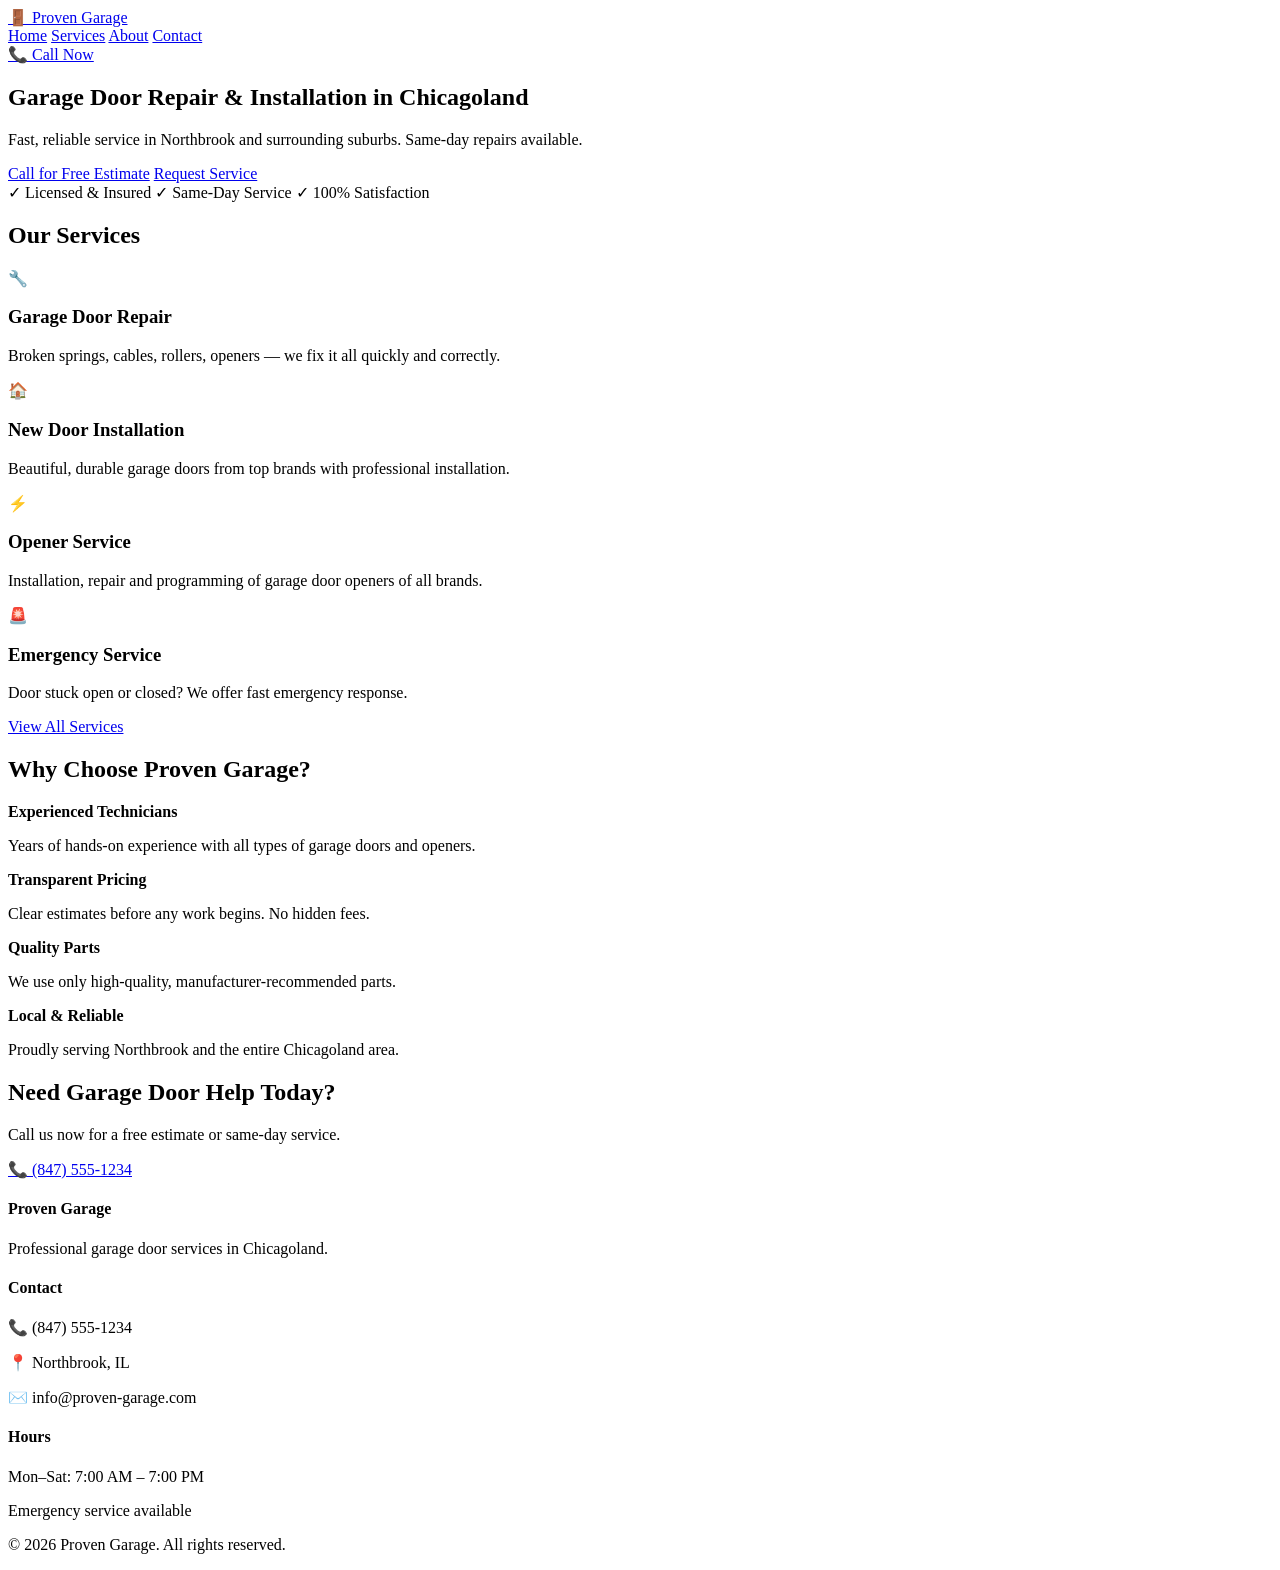
==== index.html @ 00843f35 "Add files via upload" ====
<!DOCTYPE html>
<html lang="uk">
<head>
    <meta charset="UTF-8">
    <meta name="viewport" content="width=device-width, initial-scale=1.0">
    <title>Proven Garage | Garage Door Repair & Installation | Chicagoland</title>
    <meta name="description" content="Professional garage door repair, installation and service in Northbrook and Chicagoland suburbs. Same-day service, free estimates.">
    <link rel="stylesheet" href="styles.css">
    <link rel="preconnect" href="https://fonts.googleapis.com">
    <link rel="preconnect" href="https://fonts.gstatic.com" crossorigin>
    <link href="https://fonts.googleapis.com/css2?family=Inter:wght@400;500;600;700&display=swap" rel="stylesheet">
</head>
<body>
    <!-- Header -->
    <header class="header">
        <div class="container">
            <a href="index.html" class="logo">
                <span class="logo-icon">🚪</span>
                <span class="logo-text">Proven Garage</span>
            </a>
            <nav class="nav">
                <a href="index.html" class="active">Home</a>
                <a href="services.html">Services</a>
                <a href="about.html">About</a>
                <a href="contact.html">Contact</a>
            </nav>
            <a href="tel:+18475551234" class="phone-btn">📞 Call Now</a>
        </div>
    </header>

    <!-- Hero -->
    <section class="hero">
        <div class="container">
            <div class="hero-content">
                <h1>Garage Door Repair & Installation in Chicagoland</h1>
                <p class="hero-sub">Fast, reliable service in Northbrook and surrounding suburbs. Same-day repairs available.</p>
                <div class="hero-buttons">
                    <a href="tel:+18475551234" class="btn btn-primary">Call for Free Estimate</a>
                    <a href="contact.html" class="btn btn-secondary">Request Service</a>
                </div>
                <div class="hero-badges">
                    <span>✓ Licensed & Insured</span>
                    <span>✓ Same-Day Service</span>
                    <span>✓ 100% Satisfaction</span>
                </div>
            </div>
        </div>
    </section>

    <!-- Services Preview -->
    <section class="services-preview">
        <div class="container">
            <h2>Our Services</h2>
            <div class="services-grid">
                <div class="service-card">
                    <div class="service-icon">🔧</div>
                    <h3>Garage Door Repair</h3>
                    <p>Broken springs, cables, rollers, openers — we fix it all quickly and correctly.</p>
                </div>
                <div class="service-card">
                    <div class="service-icon">🏠</div>
                    <h3>New Door Installation</h3>
                    <p>Beautiful, durable garage doors from top brands with professional installation.</p>
                </div>
                <div class="service-card">
                    <div class="service-icon">⚡</div>
                    <h3>Opener Service</h3>
                    <p>Installation, repair and programming of garage door openers of all brands.</p>
                </div>
                <div class="service-card">
                    <div class="service-icon">🚨</div>
                    <h3>Emergency Service</h3>
                    <p>Door stuck open or closed? We offer fast emergency response.</p>
                </div>
            </div>
            <div class="text-center">
                <a href="services.html" class="btn btn-outline">View All Services</a>
            </div>
        </div>
    </section>

    <!-- Why Us -->
    <section class="why-us">
        <div class="container">
            <h2>Why Choose Proven Garage?</h2>
            <div class="why-grid">
                <div class="why-item">
                    <strong>Experienced Technicians</strong>
                    <p>Years of hands-on experience with all types of garage doors and openers.</p>
                </div>
                <div class="why-item">
                    <strong>Transparent Pricing</strong>
                    <p>Clear estimates before any work begins. No hidden fees.</p>
                </div>
                <div class="why-item">
                    <strong>Quality Parts</strong>
                    <p>We use only high-quality, manufacturer-recommended parts.</p>
                </div>
                <div class="why-item">
                    <strong>Local & Reliable</strong>
                    <p>Proudly serving Northbrook and the entire Chicagoland area.</p>
                </div>
            </div>
        </div>
    </section>

    <!-- CTA -->
    <section class="cta">
        <div class="container">
            <h2>Need Garage Door Help Today?</h2>
            <p>Call us now for a free estimate or same-day service.</p>
            <a href="tel:+18475551234" class="btn btn-primary btn-large">📞 (847) 555-1234</a>
        </div>
    </section>

    <!-- Footer -->
    <footer class="footer">
        <div class="container">
            <div class="footer-grid">
                <div>
                    <h4>Proven Garage</h4>
                    <p>Professional garage door services in Chicagoland.</p>
                </div>
                <div>
                    <h4>Contact</h4>
                    <p>📞 (847) 555-1234</p>
                    <p>📍 Northbrook, IL</p>
                    <p>✉️ info@proven-garage.com</p>
                </div>
                <div>
                    <h4>Hours</h4>
                    <p>Mon–Sat: 7:00 AM – 7:00 PM</p>
                    <p>Emergency service available</p>
                </div>
            </div>
            <div class="footer-bottom">
                <p>© 2026 Proven Garage. All rights reserved.</p>
            </div>
        </div>
    </footer>
</body>
</html>
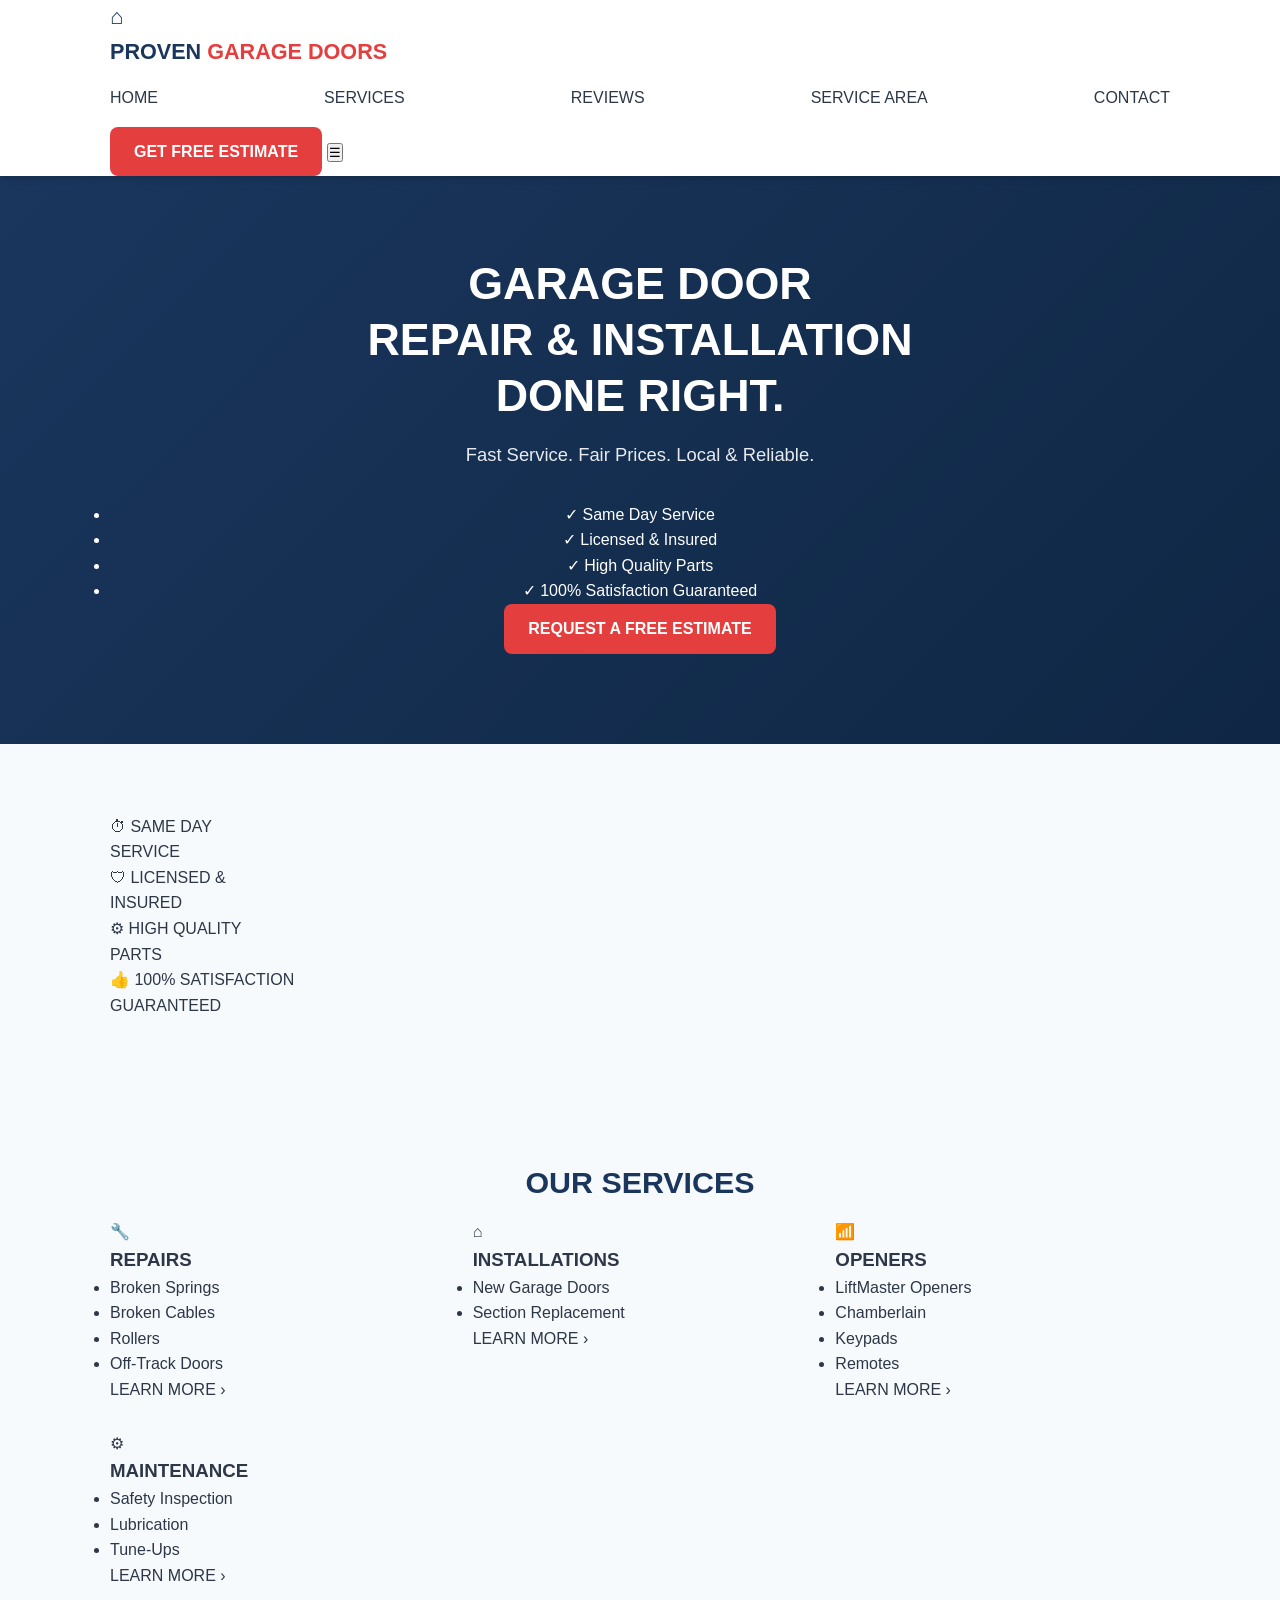
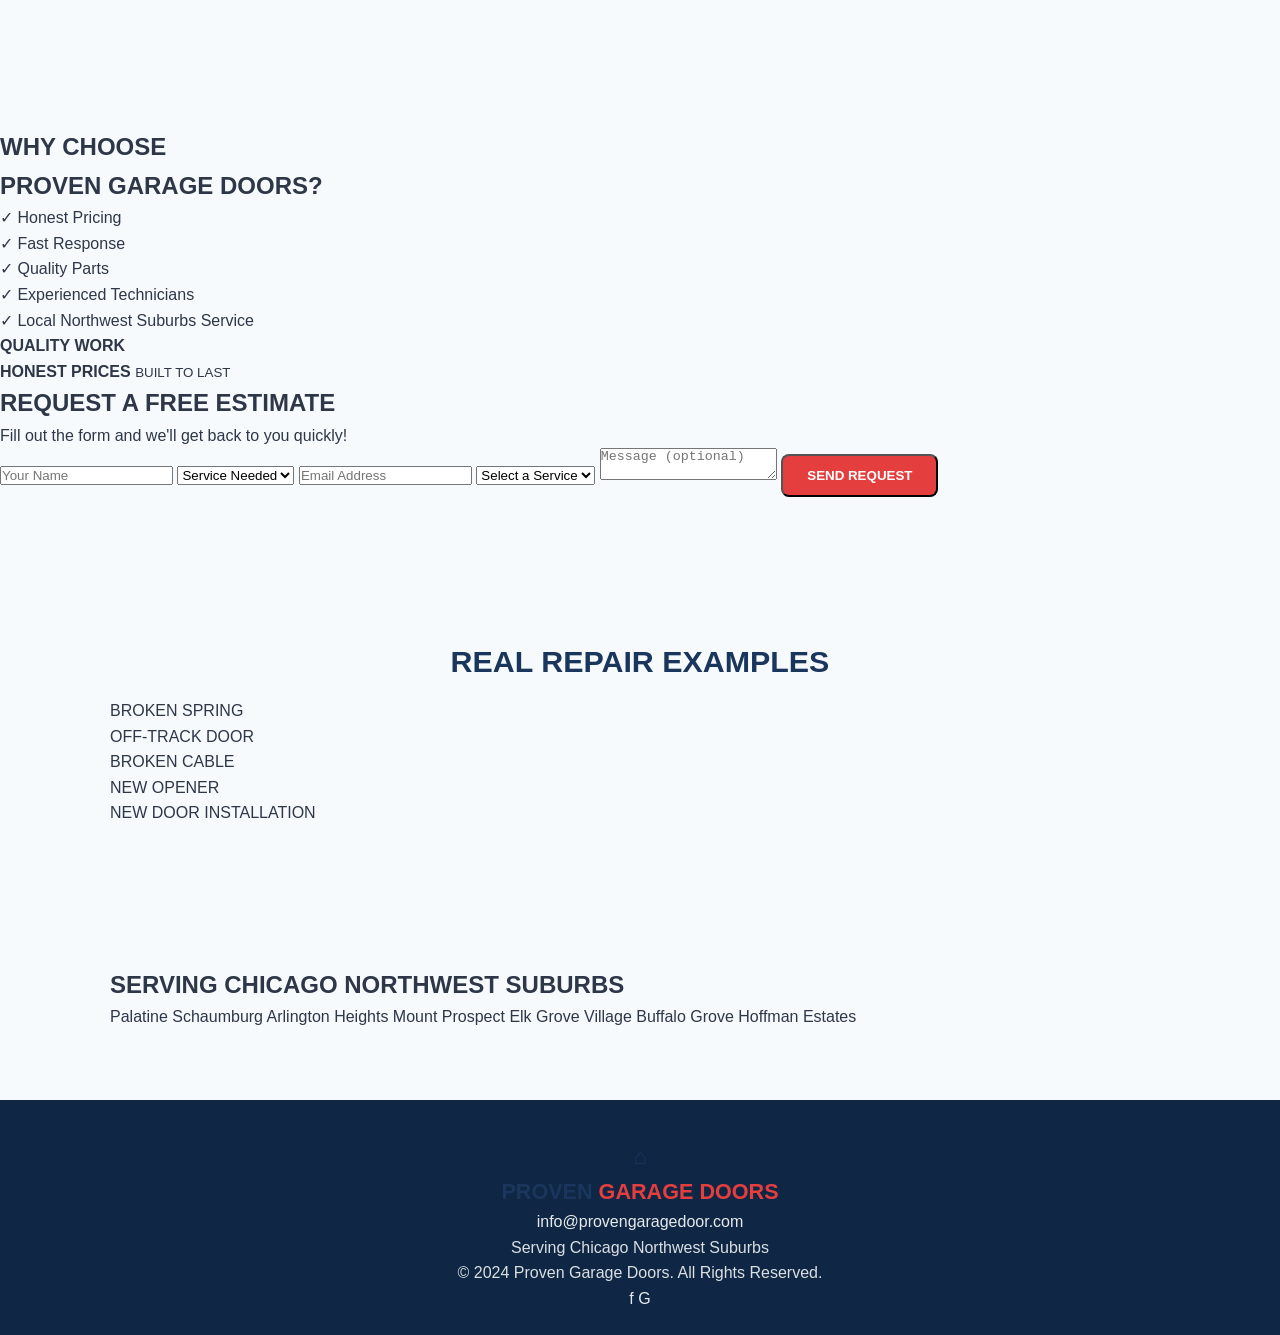
==== commit fb82c1c6: "Add files via upload" ====
--- a/index.html
+++ b/index.html
@@ -1,142 +1,269 @@
 <!DOCTYPE html>
-<html lang="uk">
+<html lang="en">
 <head>
-    <meta charset="UTF-8">
-    <meta name="viewport" content="width=device-width, initial-scale=1.0">
-    <title>Proven Garage | Garage Door Repair & Installation | Chicagoland</title>
-    <meta name="description" content="Professional garage door repair, installation and service in Northbrook and Chicagoland suburbs. Same-day service, free estimates.">
-    <link rel="stylesheet" href="styles.css">
-    <link rel="preconnect" href="https://fonts.googleapis.com">
-    <link rel="preconnect" href="https://fonts.gstatic.com" crossorigin>
-    <link href="https://fonts.googleapis.com/css2?family=Inter:wght@400;500;600;700&display=swap" rel="stylesheet">
+  <meta charset="UTF-8">
+  <meta name="viewport" content="width=device-width, initial-scale=1.0">
+  <title>Proven Garage Doors | Garage Door Repair & Installation in Chicagoland</title>
+  <meta name="description" content="Fast, reliable garage door repair and installation in Chicago Northwest Suburbs. Same-day service. Licensed & insured.">
+  <link rel="stylesheet" href="styles.css">
+  <link href="https://fonts.googleapis.com/css2?family=Inter:wght@400;600;700;800&display=swap" rel="stylesheet">
 </head>
 <body>
-    <!-- Header -->
-    <header class="header">
-        <div class="container">
-            <a href="index.html" class="logo">
-                <span class="logo-icon">🚪</span>
-                <span class="logo-text">Proven Garage</span>
-            </a>
-            <nav class="nav">
-                <a href="index.html" class="active">Home</a>
-                <a href="services.html">Services</a>
-                <a href="about.html">About</a>
-                <a href="contact.html">Contact</a>
-            </nav>
-            <a href="tel:+18475551234" class="phone-btn">📞 Call Now</a>
-        </div>
-    </header>
-
-    <!-- Hero -->
-    <section class="hero">
-        <div class="container">
-            <div class="hero-content">
-                <h1>Garage Door Repair & Installation in Chicagoland</h1>
-                <p class="hero-sub">Fast, reliable service in Northbrook and surrounding suburbs. Same-day repairs available.</p>
-                <div class="hero-buttons">
-                    <a href="tel:+18475551234" class="btn btn-primary">Call for Free Estimate</a>
-                    <a href="contact.html" class="btn btn-secondary">Request Service</a>
-                </div>
-                <div class="hero-badges">
-                    <span>✓ Licensed & Insured</span>
-                    <span>✓ Same-Day Service</span>
-                    <span>✓ 100% Satisfaction</span>
-                </div>
-            </div>
-        </div>
-    </section>
-
-    <!-- Services Preview -->
-    <section class="services-preview">
-        <div class="container">
-            <h2>Our Services</h2>
-            <div class="services-grid">
-                <div class="service-card">
-                    <div class="service-icon">🔧</div>
-                    <h3>Garage Door Repair</h3>
-                    <p>Broken springs, cables, rollers, openers — we fix it all quickly and correctly.</p>
-                </div>
-                <div class="service-card">
-                    <div class="service-icon">🏠</div>
-                    <h3>New Door Installation</h3>
-                    <p>Beautiful, durable garage doors from top brands with professional installation.</p>
-                </div>
-                <div class="service-card">
-                    <div class="service-icon">⚡</div>
-                    <h3>Opener Service</h3>
-                    <p>Installation, repair and programming of garage door openers of all brands.</p>
-                </div>
-                <div class="service-card">
-                    <div class="service-icon">🚨</div>
-                    <h3>Emergency Service</h3>
-                    <p>Door stuck open or closed? We offer fast emergency response.</p>
-                </div>
-            </div>
-            <div class="text-center">
-                <a href="services.html" class="btn btn-outline">View All Services</a>
-            </div>
-        </div>
-    </section>
-
-    <!-- Why Us -->
-    <section class="why-us">
-        <div class="container">
-            <h2>Why Choose Proven Garage?</h2>
-            <div class="why-grid">
-                <div class="why-item">
-                    <strong>Experienced Technicians</strong>
-                    <p>Years of hands-on experience with all types of garage doors and openers.</p>
-                </div>
-                <div class="why-item">
-                    <strong>Transparent Pricing</strong>
-                    <p>Clear estimates before any work begins. No hidden fees.</p>
-                </div>
-                <div class="why-item">
-                    <strong>Quality Parts</strong>
-                    <p>We use only high-quality, manufacturer-recommended parts.</p>
-                </div>
-                <div class="why-item">
-                    <strong>Local & Reliable</strong>
-                    <p>Proudly serving Northbrook and the entire Chicagoland area.</p>
-                </div>
-            </div>
-        </div>
-    </section>
-
-    <!-- CTA -->
-    <section class="cta">
-        <div class="container">
-            <h2>Need Garage Door Help Today?</h2>
-            <p>Call us now for a free estimate or same-day service.</p>
-            <a href="tel:+18475551234" class="btn btn-primary btn-large">📞 (847) 555-1234</a>
-        </div>
-    </section>
-
-    <!-- Footer -->
-    <footer class="footer">
-        <div class="container">
-            <div class="footer-grid">
-                <div>
-                    <h4>Proven Garage</h4>
-                    <p>Professional garage door services in Chicagoland.</p>
-                </div>
-                <div>
-                    <h4>Contact</h4>
-                    <p>📞 (847) 555-1234</p>
-                    <p>📍 Northbrook, IL</p>
-                    <p>✉️ info@proven-garage.com</p>
-                </div>
-                <div>
-                    <h4>Hours</h4>
-                    <p>Mon–Sat: 7:00 AM – 7:00 PM</p>
-                    <p>Emergency service available</p>
-                </div>
-            </div>
-            <div class="footer-bottom">
-                <p>© 2026 Proven Garage. All rights reserved.</p>
-            </div>
-        </div>
-    </footer>
+
+  <!-- HEADER -->
+  <header class="header">
+    <div class="container header-inner">
+      <a class="logo" href="index.html">
+        <div class="logo-mark">⌂</div>
+        <div class="logo-text">
+          <strong>PROVEN</strong>
+          <span>GARAGE DOORS</span>
+        </div>
+      </a>
+
+      <nav class="nav" id="nav">
+        <a class="active" href="index.html">HOME</a>
+        <a href="#services">SERVICES</a>
+        <a href="#reviews">REVIEWS</a>
+        <a href="#area">SERVICE AREA</a>
+        <a href="#contact">CONTACT</a>
+      </nav>
+
+      <a class="btn btn-header" href="#contact">GET FREE ESTIMATE</a>
+      <button class="menu-toggle" id="menuToggle" aria-label="Menu">☰</button>
+    </div>
+  </header>
+
+  <!-- HERO -->
+  <section class="hero">
+    <div class="container hero-inner">
+      <div class="hero-copy">
+        <h1>
+          GARAGE DOOR<br>
+          REPAIR & INSTALLATION<br>
+          <span class="gold">DONE RIGHT.</span>
+        </h1>
+        <p class="hero-lead">Fast Service. Fair Prices. Local & Reliable.</p>
+        <ul class="hero-checks">
+          <li><span class="check">✓</span> Same Day Service</li>
+          <li><span class="check">✓</span> Licensed & Insured</li>
+          <li><span class="check">✓</span> High Quality Parts</li>
+          <li><span class="check">✓</span> 100% Satisfaction Guaranteed</li>
+        </ul>
+        <a class="btn btn-hero" href="#contact">REQUEST A FREE ESTIMATE</a>
+      </div>
+    </div>
+  </section>
+
+  <!-- TRUST BAR -->
+  <section class="trust">
+    <div class="container trust-inner">
+      <div class="trust-item">
+        <span class="trust-icon">⏱</span>
+        SAME DAY<br>SERVICE
+      </div>
+      <div class="trust-item">
+        <span class="trust-icon">🛡</span>
+        LICENSED &<br>INSURED
+      </div>
+      <div class="trust-item">
+        <span class="trust-icon">⚙</span>
+        HIGH QUALITY<br>PARTS
+      </div>
+      <div class="trust-item">
+        <span class="trust-icon">👍</span>
+        100% SATISFACTION<br>GUARANTEED
+      </div>
+    </div>
+  </section>
+
+  <!-- SERVICES -->
+  <section class="section" id="services">
+    <div class="container">
+      <h2 class="section-title">OUR SERVICES</h2>
+      <div class="services-grid">
+
+        <article class="service-card">
+          <div class="service-photo repairs"></div>
+          <div class="service-body">
+            <div class="service-badge">🔧</div>
+            <h3>REPAIRS</h3>
+            <ul>
+              <li>Broken Springs</li>
+              <li>Broken Cables</li>
+              <li>Rollers</li>
+              <li>Off-Track Doors</li>
+            </ul>
+            <a class="learn-more" href="#contact">LEARN MORE ›</a>
+          </div>
+        </article>
+
+        <article class="service-card">
+          <div class="service-photo installs"></div>
+          <div class="service-body">
+            <div class="service-badge">⌂</div>
+            <h3>INSTALLATIONS</h3>
+            <ul>
+              <li>New Garage Doors</li>
+              <li>Section Replacement</li>
+            </ul>
+            <a class="learn-more" href="#contact">LEARN MORE ›</a>
+          </div>
+        </article>
+
+        <article class="service-card">
+          <div class="service-photo openers"></div>
+          <div class="service-body">
+            <div class="service-badge">📶</div>
+            <h3>OPENERS</h3>
+            <ul>
+              <li>LiftMaster Openers</li>
+              <li>Chamberlain</li>
+              <li>Keypads</li>
+              <li>Remotes</li>
+            </ul>
+            <a class="learn-more" href="#contact">LEARN MORE ›</a>
+          </div>
+        </article>
+
+        <article class="service-card">
+          <div class="service-photo maintenance"></div>
+          <div class="service-body">
+            <div class="service-badge">⚙</div>
+            <h3>MAINTENANCE</h3>
+            <ul>
+              <li>Safety Inspection</li>
+              <li>Lubrication</li>
+              <li>Tune-Ups</li>
+            </ul>
+            <a class="learn-more" href="#contact">LEARN MORE ›</a>
+          </div>
+        </article>
+
+      </div>
+    </div>
+  </section>
+
+  <!-- WHY + FORM -->
+  <section class="why-wrap" id="contact">
+    <div class="why">
+      <div>
+        <h2>WHY CHOOSE<br><span>PROVEN GARAGE DOORS?</span></h2>
+        <ul>
+          <li><span class="check">✓</span> Honest Pricing</li>
+          <li><span class="check">✓</span> Fast Response</li>
+          <li><span class="check">✓</span> Quality Parts</li>
+          <li><span class="check">✓</span> Experienced Technicians</li>
+          <li><span class="check">✓</span> Local Northwest Suburbs Service</li>
+        </ul>
+      </div>
+      <div class="badge-seal">
+        <strong>QUALITY WORK<br>HONEST PRICES</strong>
+        <small>BUILT TO LAST</small>
+      </div>
+    </div>
+
+    <div class="estimate">
+      <h2>REQUEST A FREE ESTIMATE</h2>
+      <p>Fill out the form and we'll get back to you quickly!</p>
+      <form action="#" method="POST">
+        <div class="form-grid">
+          <input type="text" name="name" placeholder="Your Name" required>
+          <select name="service" required>
+            <option value="">Service Needed</option>
+            <option>Repair</option>
+            <option>Installation</option>
+            <option>Opener</option>
+            <option>Maintenance</option>
+          </select>
+          <input type="email" name="email" placeholder="Email Address" required>
+          <select name="service2">
+            <option value="">Select a Service</option>
+            <option>Broken Spring</option>
+            <option>New Door</option>
+            <option>Opener Repair</option>
+            <option>Other</option>
+          </select>
+          <textarea class="full" name="message" placeholder="Message (optional)"></textarea>
+          <button class="btn btn-send full" type="submit">SEND REQUEST</button>
+        </div>
+      </form>
+    </div>
+  </section>
+
+  <!-- REAL REPAIR EXAMPLES -->
+  <section class="section examples" id="reviews">
+    <div class="container">
+      <h2 class="section-title">REAL REPAIR EXAMPLES</h2>
+      <div class="examples-grid">
+        <div class="example">
+          <div class="example-photo spring"></div>
+          <p>BROKEN SPRING</p>
+        </div>
+        <div class="example">
+          <div class="example-photo offtrack"></div>
+          <p>OFF-TRACK DOOR</p>
+        </div>
+        <div class="example">
+          <div class="example-photo cable"></div>
+          <p>BROKEN CABLE</p>
+        </div>
+        <div class="example">
+          <div class="example-photo opener"></div>
+          <p>NEW OPENER</p>
+        </div>
+        <div class="example">
+          <div class="example-photo install"></div>
+          <p>NEW DOOR INSTALLATION</p>
+        </div>
+      </div>
+    </div>
+  </section>
+
+  <!-- SERVICE AREA -->
+  <section class="areas" id="area">
+    <div class="container">
+      <h2>SERVING CHICAGO NORTHWEST SUBURBS</h2>
+      <div class="cities">
+        <span>Palatine</span>
+        <span>Schaumburg</span>
+        <span>Arlington Heights</span>
+        <span>Mount Prospect</span>
+        <span>Elk Grove Village</span>
+        <span>Buffalo Grove</span>
+        <span>Hoffman Estates</span>
+      </div>
+    </div>
+  </section>
+
+  <!-- FOOTER -->
+  <footer class="footer">
+    <div class="container footer-inner">
+      <a class="logo" href="index.html">
+        <div class="logo-mark">⌂</div>
+        <div class="logo-text">
+          <strong>PROVEN</strong>
+          <span>GARAGE DOORS</span>
+        </div>
+      </a>
+      <div class="footer-copy">
+        <a href="mailto:info@provengaragedoor.com">info@provengaragedoor.com</a><br>
+        Serving Chicago Northwest Suburbs<br>
+        © 2024 Proven Garage Doors. All Rights Reserved.
+      </div>
+      <div class="socials">
+        <a href="#" aria-label="Facebook">f</a>
+        <a href="#" aria-label="Google">G</a>
+      </div>
+    </div>
+  </footer>
+
+  <script>
+    const toggle = document.getElementById('menuToggle');
+    const nav = document.getElementById('nav');
+    if (toggle && nav) {
+      toggle.addEventListener('click', () => nav.classList.toggle('open'));
+    }
+  </script>
 </body>
 </html>
--- a/styles.css
+++ b/styles.css
@@ -0,0 +1,273 @@
+/* ===== Базові налаштування ===== */
+* {
+  margin: 0;
+  padding: 0;
+  box-sizing: border-box;
+}
+
+:root {
+  --primary: #1a365d;
+  --primary-dark: #0f2744;
+  --accent: #e53e3e;
+  --accent-hover: #c53030;
+  --text: #2d3748;
+  --text-light: #718096;
+  --bg: #f7fafc;
+  --white: #ffffff;
+  --shadow: 0 4px 6px -1px rgba(0, 0, 0, 0.1), 0 2px 4px -1px rgba(0, 0, 0, 0.06);
+  --radius: 12px;
+}
+
+html {
+  scroll-behavior: smooth;
+}
+
+body {
+  font-family: -apple-system, BlinkMacSystemFont, "Segoe UI", Roboto, "Helvetica Neue", Arial, sans-serif;
+  line-height: 1.6;
+  color: var(--text);
+  background: var(--bg);
+}
+
+img {
+  max-width: 100%;
+  height: auto;
+  display: block;
+}
+
+a {
+  text-decoration: none;
+  color: inherit;
+}
+
+/* ===== Контейнер ===== */
+.container {
+  width: 100%;
+  max-width: 1100px;
+  margin: 0 auto;
+  padding: 0 20px;
+}
+
+/* ===== Header / Nav ===== */
+header {
+  background: var(--white);
+  box-shadow: var(--shadow);
+  position: sticky;
+  top: 0;
+  z-index: 100;
+}
+
+.nav {
+  display: flex;
+  justify-content: space-between;
+  align-items: center;
+  padding: 16px 0;
+}
+
+.logo {
+  font-size: 1.35rem;
+  font-weight: 700;
+  color: var(--primary);
+}
+
+.logo span {
+  color: var(--accent);
+}
+
+.nav-links {
+  display: flex;
+  gap: 28px;
+  list-style: none;
+}
+
+.nav-links a {
+  font-weight: 500;
+  color: var(--text);
+  transition: color 0.2s;
+}
+
+.nav-links a:hover {
+  color: var(--accent);
+}
+
+.btn {
+  display: inline-block;
+  background: var(--accent);
+  color: var(--white);
+  padding: 12px 24px;
+  border-radius: 8px;
+  font-weight: 600;
+  transition: background 0.2s, transform 0.15s;
+}
+
+.btn:hover {
+  background: var(--accent-hover);
+  transform: translateY(-1px);
+}
+
+.btn-outline {
+  background: transparent;
+  border: 2px solid var(--accent);
+  color: var(--accent);
+}
+
+.btn-outline:hover {
+  background: var(--accent);
+  color: var(--white);
+}
+
+/* ===== Hero ===== */
+.hero {
+  background: linear-gradient(135deg, var(--primary) 0%, var(--primary-dark) 100%);
+  color: var(--white);
+  padding: 80px 0 90px;
+  text-align: center;
+}
+
+.hero h1 {
+  font-size: clamp(1.9rem, 5vw, 2.8rem);
+  margin-bottom: 16px;
+  line-height: 1.25;
+}
+
+.hero p {
+  font-size: 1.15rem;
+  opacity: 0.9;
+  max-width: 600px;
+  margin: 0 auto 32px;
+}
+
+.hero-buttons {
+  display: flex;
+  gap: 16px;
+  justify-content: center;
+  flex-wrap: wrap;
+}
+
+/* ===== Секції ===== */
+section {
+  padding: 70px 0;
+}
+
+.section-title {
+  text-align: center;
+  font-size: 1.9rem;
+  color: var(--primary);
+  margin-bottom: 12px;
+}
+
+.section-subtitle {
+  text-align: center;
+  color: var(--text-light);
+  margin-bottom: 48px;
+  max-width: 560px;
+  margin-left: auto;
+  margin-right: auto;
+}
+
+/* ===== Послуги / Картки ===== */
+.services-grid {
+  display: grid;
+  grid-template-columns: repeat(auto-fit, minmax(260px, 1fr));
+  gap: 28px;
+}
+
+.card {
+  background: var(--white);
+  border-radius: var(--radius);
+  padding: 28px 24px;
+  box-shadow: var(--shadow);
+  transition: transform 0.2s, box-shadow 0.2s;
+}
+
+.card:hover {
+  transform: translateY(-4px);
+  box-shadow: 0 10px 25px -5px rgba(0, 0, 0, 0.1);
+}
+
+.card-icon {
+  font-size: 2.2rem;
+  margin-bottom: 16px;
+}
+
+.card h3 {
+  font-size: 1.25rem;
+  margin-bottom: 10px;
+  color: var(--primary);
+}
+
+.card p {
+  color: var(--text-light);
+  font-size: 0.95rem;
+}
+
+/* ===== Про нас ===== */
+.about-content {
+  display: grid;
+  grid-template-columns: 1fr 1fr;
+  gap: 48px;
+  align-items: center;
+}
+
+.about-text p {
+  margin-bottom: 16px;
+  color: var(--text-light);
+}
+
+/* ===== Контакти ===== */
+.contact-grid {
+  display: grid;
+  grid-template-columns: 1fr 1fr;
+  gap: 40px;
+}
+
+.contact-info p {
+  margin-bottom: 12px;
+  font-size: 1.05rem;
+}
+
+.contact-info strong {
+  color: var(--primary);
+}
+
+/* ===== Footer ===== */
+footer {
+  background: var(--primary-dark);
+  color: rgba(255, 255, 255, 0.85);
+  padding: 40px 0 24px;
+  text-align: center;
+}
+
+footer a {
+  color: rgba(255, 255, 255, 0.9);
+}
+
+footer a:hover {
+  color: var(--white);
+}
+
+.footer-bottom {
+  margin-top: 24px;
+  font-size: 0.9rem;
+  opacity: 0.7;
+}
+
+/* ===== Адаптив ===== */
+@media (max-width: 768px) {
+  .nav-links {
+    display: none; /* можна додати бургер-меню пізніше */
+  }
+
+  .about-content,
+  .contact-grid {
+    grid-template-columns: 1fr;
+  }
+
+  .hero {
+    padding: 60px 0 70px;
+  }
+
+  section {
+    padding: 50px 0;
+  }
+}
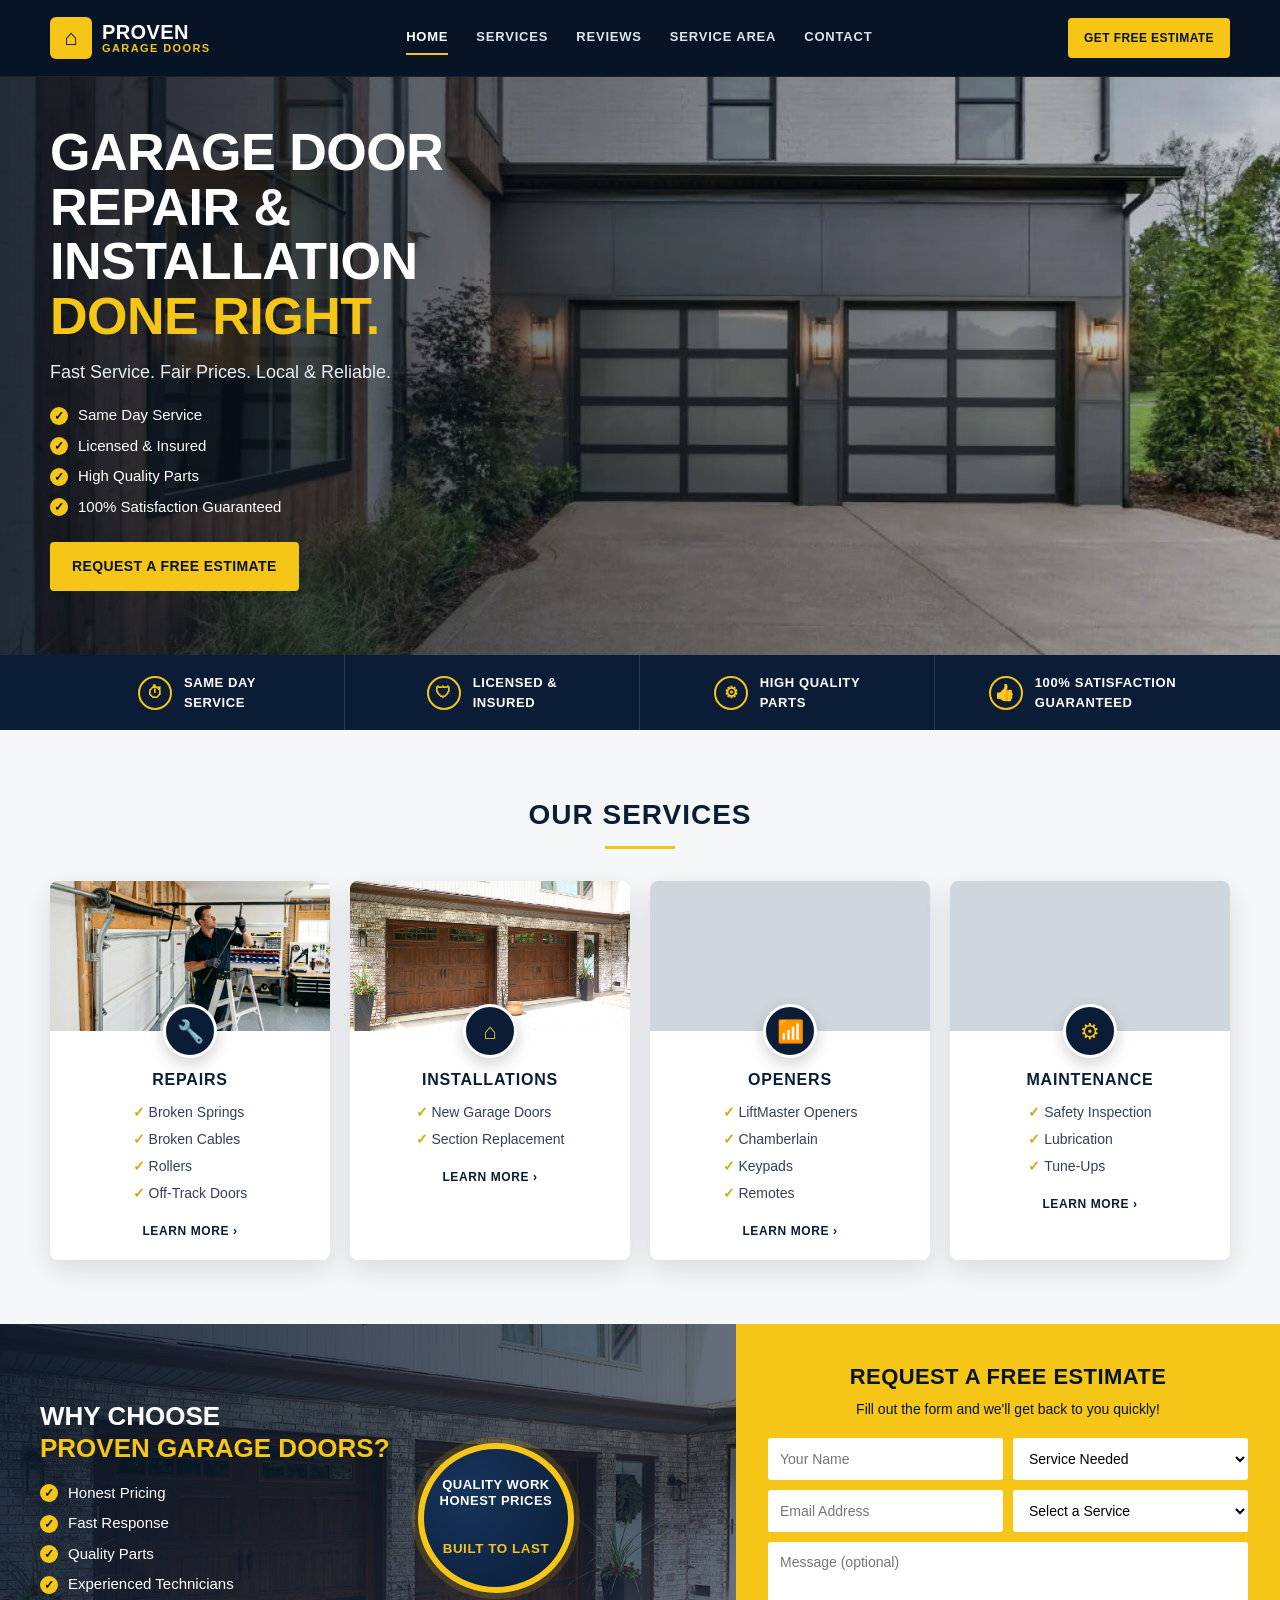
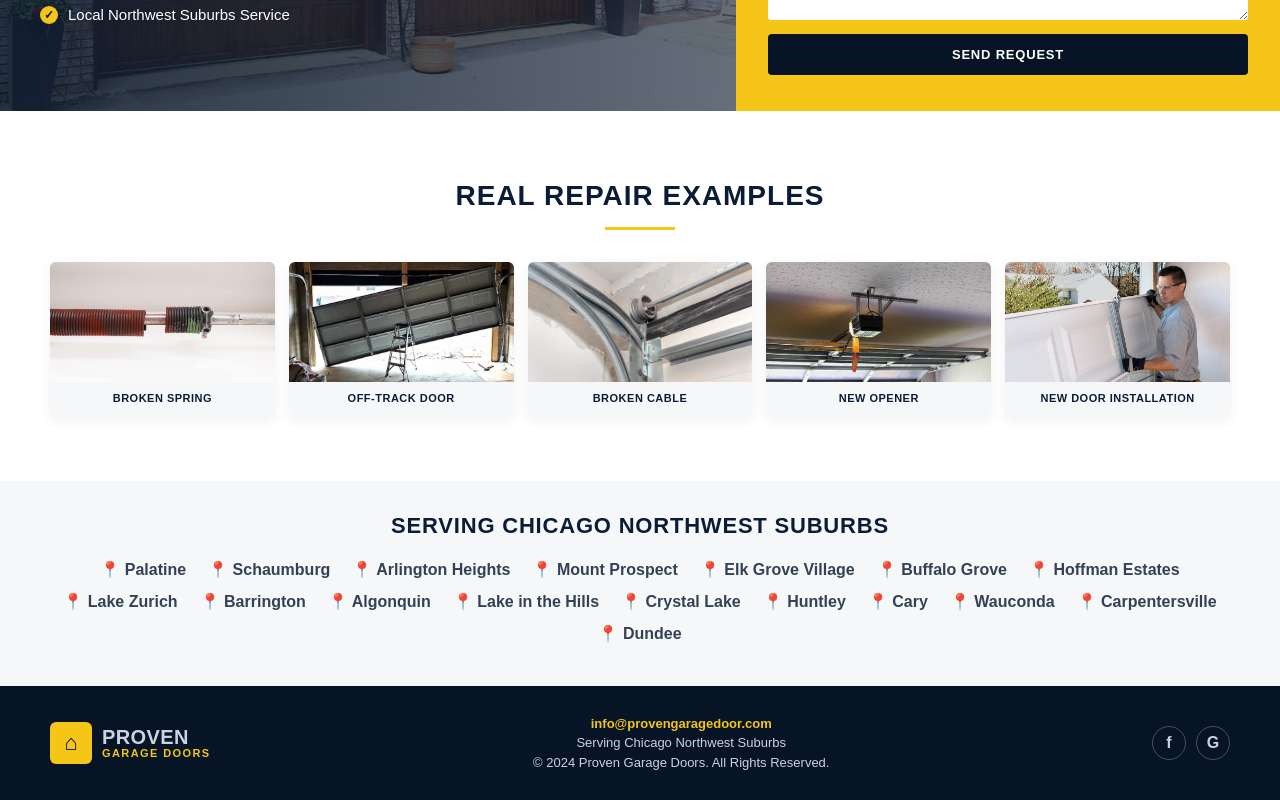
==== commit 9cd59936: "Add files via upload" ====
--- a/index.html
+++ b/index.html
@@ -232,6 +232,16 @@
         <span>Elk Grove Village</span>
         <span>Buffalo Grove</span>
         <span>Hoffman Estates</span>
+        <span>Lake Zurich</span>
+        <span>Barrington</span>
+        <span>Algonquin</span>
+        <span>Lake in the Hills</span>
+        <span>Crystal Lake</span>
+        <span>Huntley</span>
+        <span>Cary</span>
+        <span>Wauconda</span>
+        <span>Carpentersville</span>
+        <span>Dundee</span>
       </div>
     </div>
   </section>
--- a/styles.css
+++ b/styles.css
@@ -1,21 +1,34 @@
-/* ===== Базові налаштування ===== */
-* {
+/* ============================================================
+   PROVEN GARAGE DOORS — styles.css
+   Макет: navy + gold, hero з будинком/фургоном, 4 картки послуг
+   ============================================================ */
+
+:root {
+  --navy: #0b1d36;
+  --navy-deep: #071425;
+  --navy-mid: #102844;
+  --navy-soft: #163056;
+  --gold: #f5c518;
+  --gold-hover: #ffd84a;
+  --gold-dark: #d4a70a;
+  --gold-soft: #f7d24a;
+  --white: #ffffff;
+  --off-white: #f6f7f9;
+  --text: #1a2332;
+  --muted: #5b6573;
+  --line: #e4e8ee;
+  --success: #2e9e4b;
+  --shadow: 0 10px 28px rgba(7, 20, 37, 0.12);
+  --radius: 10px;
+  --max: 1180px;
+}
+
+*,
+*::before,
+*::after {
+  box-sizing: border-box;
   margin: 0;
   padding: 0;
-  box-sizing: border-box;
-}
-
-:root {
-  --primary: #1a365d;
-  --primary-dark: #0f2744;
-  --accent: #e53e3e;
-  --accent-hover: #c53030;
-  --text: #2d3748;
-  --text-light: #718096;
-  --bg: #f7fafc;
-  --white: #ffffff;
-  --shadow: 0 4px 6px -1px rgba(0, 0, 0, 0.1), 0 2px 4px -1px rgba(0, 0, 0, 0.06);
-  --radius: 12px;
 }
 
 html {
@@ -23,251 +36,671 @@
 }
 
 body {
-  font-family: -apple-system, BlinkMacSystemFont, "Segoe UI", Roboto, "Helvetica Neue", Arial, sans-serif;
-  line-height: 1.6;
+  font-family: "Inter", "Segoe UI", Arial, Helvetica, sans-serif;
   color: var(--text);
-  background: var(--bg);
+  background: var(--off-white);
+  line-height: 1.5;
+  -webkit-font-smoothing: antialiased;
 }
 
 img {
   max-width: 100%;
-  height: auto;
   display: block;
 }
 
 a {
+  color: inherit;
   text-decoration: none;
-  color: inherit;
-}
-
-/* ===== Контейнер ===== */
+}
+
+ul {
+  list-style: none;
+}
+
+button,
+input,
+select,
+textarea {
+  font-family: inherit;
+}
+
 .container {
-  width: 100%;
-  max-width: 1100px;
+  width: min(var(--max), calc(100% - 40px));
   margin: 0 auto;
-  padding: 0 20px;
-}
-
-/* ===== Header / Nav ===== */
-header {
-  background: var(--white);
-  box-shadow: var(--shadow);
+}
+
+/* ---------- HEADER ---------- */
+.header {
+  background: var(--navy-deep);
+  color: var(--white);
   position: sticky;
   top: 0;
   z-index: 100;
+  border-bottom: 1px solid rgba(255, 255, 255, 0.06);
+}
+
+.header-inner {
+  display: flex;
+  align-items: center;
+  justify-content: space-between;
+  gap: 24px;
+  min-height: 76px;
+}
+
+.logo {
+  display: flex;
+  align-items: center;
+  gap: 10px;
+  flex-shrink: 0;
+}
+
+.logo-mark {
+  width: 42px;
+  height: 42px;
+  background: var(--gold);
+  color: var(--navy-deep);
+  border-radius: 6px;
+  display: grid;
+  place-items: center;
+  font-weight: 800;
+  font-size: 22px;
+  line-height: 1;
+}
+
+.logo-text {
+  display: flex;
+  flex-direction: column;
+  line-height: 1.05;
+}
+
+.logo-text strong {
+  font-size: 20px;
+  letter-spacing: 0.4px;
+  font-weight: 800;
+}
+
+.logo-text span {
+  font-size: 11px;
+  letter-spacing: 1.4px;
+  color: var(--gold);
+  font-weight: 700;
 }
 
 .nav {
   display: flex;
-  justify-content: space-between;
-  align-items: center;
-  padding: 16px 0;
-}
-
-.logo {
-  font-size: 1.35rem;
+  align-items: center;
+  gap: 28px;
+}
+
+.nav a {
+  font-size: 13px;
   font-weight: 700;
-  color: var(--primary);
-}
-
-.logo span {
-  color: var(--accent);
-}
-
-.nav-links {
-  display: flex;
-  gap: 28px;
-  list-style: none;
-}
-
-.nav-links a {
-  font-weight: 500;
-  color: var(--text);
-  transition: color 0.2s;
-}
-
-.nav-links a:hover {
-  color: var(--accent);
+  letter-spacing: 0.8px;
+  color: #dce4ef;
+  text-transform: uppercase;
+  padding: 6px 0;
+  border-bottom: 2px solid transparent;
+}
+
+.nav a:hover,
+.nav a.active {
+  color: var(--white);
+  border-bottom-color: var(--gold);
 }
 
 .btn {
-  display: inline-block;
-  background: var(--accent);
+  display: inline-flex;
+  align-items: center;
+  justify-content: center;
+  gap: 8px;
+  background: var(--gold);
+  color: var(--navy-deep);
+  font-weight: 800;
+  letter-spacing: 0.4px;
+  text-transform: uppercase;
+  border: 0;
+  cursor: pointer;
+  border-radius: 4px;
+  transition: 0.2s ease;
+}
+
+.btn:hover {
+  background: var(--gold-hover);
+  transform: translateY(-1px);
+}
+
+.btn-header {
+  padding: 11px 16px;
+  font-size: 12px;
+  white-space: nowrap;
+}
+
+.menu-toggle {
+  display: none;
+  background: transparent;
+  border: 1px solid rgba(255, 255, 255, 0.2);
+  color: white;
+  width: 42px;
+  height: 42px;
+  border-radius: 6px;
+  font-size: 22px;
+  cursor: pointer;
+}
+
+/* ---------- HERO ---------- */
+.hero {
+  position: relative;
+  min-height: 560px;
+  background:
+    linear-gradient(90deg, rgba(7, 16, 30, 0.88) 0%, rgba(7, 16, 30, 0.55) 42%, rgba(7, 16, 30, 0.18) 100%),
+    url("hero.jpg") center/cover no-repeat;
   color: var(--white);
-  padding: 12px 24px;
-  border-radius: 8px;
-  font-weight: 600;
-  transition: background 0.2s, transform 0.15s;
-}
-
-.btn:hover {
-  background: var(--accent-hover);
-  transform: translateY(-1px);
-}
-
-.btn-outline {
-  background: transparent;
-  border: 2px solid var(--accent);
-  color: var(--accent);
-}
-
-.btn-outline:hover {
-  background: var(--accent);
+  overflow: hidden;
+}
+
+.hero-inner {
+  display: grid;
+  grid-template-columns: 1fr 1fr;
+  align-items: center;
+  min-height: 560px;
+  padding: 48px 0 64px;
+}
+
+.hero-copy h1 {
+  font-size: clamp(32px, 4.4vw, 52px);
+  line-height: 1.05;
+  font-weight: 800;
+  letter-spacing: -0.5px;
+  max-width: 560px;
+}
+
+.hero-copy h1 .gold {
+  color: var(--gold);
+  display: block;
+}
+
+.hero-lead {
+  margin: 16px 0 18px;
+  font-size: 18px;
+  color: #e8eef6;
+}
+
+.hero-checks {
+  display: grid;
+  gap: 8px;
+  margin-bottom: 24px;
+}
+
+.hero-checks li {
+  display: flex;
+  align-items: center;
+  gap: 10px;
+  font-size: 15px;
+}
+
+.check {
+  width: 18px;
+  height: 18px;
+  border-radius: 50%;
+  background: var(--gold);
+  color: var(--navy-deep);
+  display: inline-grid;
+  place-items: center;
+  font-size: 12px;
+  font-weight: 900;
+  flex-shrink: 0;
+}
+
+.btn-hero {
+  padding: 14px 22px;
+  font-size: 14px;
+}
+
+/* ---------- TRUST BAR ---------- */
+.trust {
+  background: var(--navy);
   color: var(--white);
 }
 
-/* ===== Hero ===== */
-.hero {
-  background: linear-gradient(135deg, var(--primary) 0%, var(--primary-dark) 100%);
-  color: var(--white);
-  padding: 80px 0 90px;
-  text-align: center;
-}
-
-.hero h1 {
-  font-size: clamp(1.9rem, 5vw, 2.8rem);
-  margin-bottom: 16px;
-  line-height: 1.25;
-}
-
-.hero p {
-  font-size: 1.15rem;
-  opacity: 0.9;
-  max-width: 600px;
-  margin: 0 auto 32px;
-}
-
-.hero-buttons {
-  display: flex;
-  gap: 16px;
+.trust-inner {
+  display: grid;
+  grid-template-columns: repeat(4, 1fr);
+}
+
+.trust-item {
+  display: flex;
+  align-items: center;
   justify-content: center;
-  flex-wrap: wrap;
-}
-
-/* ===== Секції ===== */
-section {
-  padding: 70px 0;
+  gap: 12px;
+  padding: 18px 10px;
+  text-align: left;
+  border-right: 1px solid rgba(255, 255, 255, 0.12);
+  font-size: 13px;
+  font-weight: 800;
+  letter-spacing: 0.6px;
+  text-transform: uppercase;
+}
+
+.trust-item:last-child {
+  border-right: 0;
+}
+
+.trust-icon {
+  width: 34px;
+  height: 34px;
+  border-radius: 50%;
+  border: 2px solid var(--gold);
+  color: var(--gold);
+  display: grid;
+  place-items: center;
+  font-size: 16px;
+  flex-shrink: 0;
+}
+
+/* ---------- SERVICES ---------- */
+.section {
+  padding: 64px 0;
 }
 
 .section-title {
   text-align: center;
-  font-size: 1.9rem;
-  color: var(--primary);
-  margin-bottom: 12px;
-}
-
-.section-subtitle {
+  font-size: 28px;
+  font-weight: 800;
+  letter-spacing: 1px;
+  text-transform: uppercase;
+  margin-bottom: 32px;
+  color: var(--navy);
+  position: relative;
+}
+
+.section-title::after {
+  content: "";
+  display: block;
+  width: 70px;
+  height: 3px;
+  background: var(--gold);
+  margin: 10px auto 0;
+}
+
+.services-grid {
+  display: grid;
+  grid-template-columns: repeat(4, 1fr);
+  gap: 20px;
+}
+
+.service-card {
+  background: var(--white);
+  border-radius: 8px;
+  overflow: hidden;
+  box-shadow: var(--shadow);
+  display: flex;
+  flex-direction: column;
+}
+
+.service-photo {
+  height: 150px;
+  background: #cfd6de center/cover no-repeat;
+}
+
+.service-photo.repairs { background-image: url("service-repairs.jpg"); }
+.service-photo.installs { background-image: url("service-installs.jpg"); }
+.service-photo.openers { background-image: url("service-openers.jpg"); }
+.service-photo.maintenance { background-image: url("service-maintenance.jpg"); }
+
+.service-body {
+  padding: 0 18px 18px;
   text-align: center;
-  color: var(--text-light);
-  margin-bottom: 48px;
-  max-width: 560px;
-  margin-left: auto;
-  margin-right: auto;
-}
-
-/* ===== Послуги / Картки ===== */
-.services-grid {
-  display: grid;
-  grid-template-columns: repeat(auto-fit, minmax(260px, 1fr));
+  position: relative;
+}
+
+.service-badge {
+  width: 54px;
+  height: 54px;
+  margin: -27px auto 10px;
+  background: var(--navy);
+  color: var(--gold);
+  border: 3px solid var(--white);
+  border-radius: 50%;
+  display: grid;
+  place-items: center;
+  font-size: 22px;
+  box-shadow: 0 6px 16px rgba(0, 0, 0, 0.18);
+}
+
+.service-body h3 {
+  font-size: 16px;
+  letter-spacing: 0.8px;
+  text-transform: uppercase;
+  margin-bottom: 10px;
+  color: var(--navy);
+}
+
+.service-body ul {
+  text-align: left;
+  margin: 0 auto 14px;
+  display: grid;
+  gap: 6px;
+  width: fit-content;
+}
+
+.service-body li {
+  font-size: 14px;
+  color: #334155;
+}
+
+.service-body li::before {
+  content: "✓ ";
+  color: var(--gold-dark);
+  font-weight: 800;
+}
+
+.learn-more {
+  color: var(--navy);
+  font-size: 12px;
+  font-weight: 800;
+  letter-spacing: 0.6px;
+  text-transform: uppercase;
+}
+
+.learn-more:hover {
+  color: var(--gold-dark);
+}
+
+/* ---------- WHY + FORM ---------- */
+.why-wrap {
+  display: grid;
+  grid-template-columns: 1.15fr 0.85fr;
+}
+
+.why {
+  background:
+    linear-gradient(90deg, rgba(8, 22, 42, 0.88), rgba(8, 22, 42, 0.62)),
+    url("why-bg.jpg") center/cover no-repeat;
+  color: var(--white);
+  padding: 48px 40px;
+  display: flex;
+  align-items: center;
   gap: 28px;
 }
 
-.card {
+.why h2 {
+  font-size: 26px;
+  line-height: 1.2;
+  text-transform: uppercase;
+  margin-bottom: 18px;
+}
+
+.why h2 span {
+  color: var(--gold);
+}
+
+.why li {
+  display: flex;
+  align-items: center;
+  gap: 10px;
+  margin-bottom: 8px;
+  font-size: 15px;
+}
+
+.badge-seal {
+  min-width: 150px;
+  height: 150px;
+  border-radius: 50%;
+  border: 6px solid var(--gold);
+  background: radial-gradient(circle at 30% 30%, #16345c, #0b1d36);
+  display: grid;
+  place-items: center;
+  text-align: center;
+  padding: 16px;
+  box-shadow: 0 0 0 6px rgba(245, 197, 24, 0.15);
+}
+
+.badge-seal strong {
+  font-size: 13px;
+  letter-spacing: 0.5px;
+  text-transform: uppercase;
+  line-height: 1.25;
+}
+
+.badge-seal small {
+  display: block;
+  margin-top: 6px;
+  color: var(--gold);
+  font-weight: 800;
+  letter-spacing: 0.6px;
+}
+
+.estimate {
+  background: var(--gold);
+  color: var(--navy-deep);
+  padding: 36px 32px;
+}
+
+.estimate h2 {
+  text-align: center;
+  font-size: 22px;
+  text-transform: uppercase;
+  letter-spacing: 0.4px;
+}
+
+.estimate p {
+  text-align: center;
+  font-size: 14px;
+  margin: 6px 0 18px;
+}
+
+.form-grid {
+  display: grid;
+  grid-template-columns: 1fr 1fr;
+  gap: 10px;
+}
+
+.form-grid .full {
+  grid-column: 1 / -1;
+}
+
+.estimate input,
+.estimate select,
+.estimate textarea {
+  width: 100%;
+  border: 0;
   background: var(--white);
-  border-radius: var(--radius);
-  padding: 28px 24px;
-  box-shadow: var(--shadow);
-  transition: transform 0.2s, box-shadow 0.2s;
-}
-
-.card:hover {
-  transform: translateY(-4px);
-  box-shadow: 0 10px 25px -5px rgba(0, 0, 0, 0.1);
-}
-
-.card-icon {
-  font-size: 2.2rem;
+  padding: 12px 12px;
+  border-radius: 3px;
+  font-size: 14px;
+  outline: none;
+}
+
+.estimate textarea {
+  min-height: 78px;
+  resize: vertical;
+}
+
+.btn-send {
+  width: 100%;
+  background: var(--navy-deep);
+  color: var(--white);
+  padding: 13px;
+  font-size: 13px;
+  letter-spacing: 0.8px;
+  margin-top: 4px;
+}
+
+.btn-send:hover {
+  background: #12284a;
+  color: var(--white);
+}
+
+/* ---------- EXAMPLES ---------- */
+.examples {
+  background: var(--white);
+}
+
+.examples-grid {
+  display: grid;
+  grid-template-columns: repeat(5, 1fr);
+  gap: 14px;
+}
+
+.example {
+  background: var(--off-white);
+  border-radius: 6px;
+  overflow: hidden;
+  box-shadow: 0 4px 14px rgba(0, 0, 0, 0.06);
+}
+
+.example img,
+.example-photo {
+  height: 120px;
+  width: 100%;
+  object-fit: cover;
+  background: #d5dbe3 center/cover no-repeat;
+}
+
+.example-photo.spring { background-image: url("ex-spring.jpg"); }
+.example-photo.offtrack { background-image: url("ex-offtrack.jpg"); }
+.example-photo.cable { background-image: url("ex-cable.jpg"); }
+.example-photo.opener { background-image: url("ex-opener.jpg"); }
+.example-photo.install { background-image: url("ex-install.jpg"); }
+
+.example p {
+  text-align: center;
+  font-size: 11px;
+  font-weight: 800;
+  letter-spacing: 0.5px;
+  text-transform: uppercase;
+  padding: 8px 6px 10px;
+  color: var(--navy);
+}
+
+/* ---------- AREAS ---------- */
+.areas {
+  padding: 28px 0 40px;
+  text-align: center;
+}
+
+.areas h2 {
+  font-size: 22px;
+  letter-spacing: 0.8px;
+  text-transform: uppercase;
   margin-bottom: 16px;
-}
-
-.card h3 {
-  font-size: 1.25rem;
-  margin-bottom: 10px;
-  color: var(--primary);
-}
-
-.card p {
-  color: var(--text-light);
-  font-size: 0.95rem;
-}
-
-/* ===== Про нас ===== */
-.about-content {
-  display: grid;
-  grid-template-columns: 1fr 1fr;
-  gap: 48px;
-  align-items: center;
-}
-
-.about-text p {
-  margin-bottom: 16px;
-  color: var(--text-light);
-}
-
-/* ===== Контакти ===== */
-.contact-grid {
-  display: grid;
-  grid-template-columns: 1fr 1fr;
-  gap: 40px;
-}
-
-.contact-info p {
-  margin-bottom: 12px;
-  font-size: 1.05rem;
-}
-
-.contact-info strong {
-  color: var(--primary);
-}
-
-/* ===== Footer ===== */
-footer {
-  background: var(--primary-dark);
-  color: rgba(255, 255, 255, 0.85);
-  padding: 40px 0 24px;
+  color: var(--navy);
+}
+
+.cities {
+  display: flex;
+  flex-wrap: wrap;
+  justify-content: center;
+  gap: 8px 22px;
+  color: #334155;
+  font-weight: 600;
+}
+
+.cities span::before {
+  content: "📍 ";
+}
+
+/* ---------- FOOTER ---------- */
+.footer {
+  background: var(--navy-deep);
+  color: #c9d4e3;
+  padding: 28px 0;
+}
+
+.footer-inner {
+  display: flex;
+  align-items: center;
+  justify-content: space-between;
+  gap: 20px;
+}
+
+.footer-copy {
   text-align: center;
-}
-
-footer a {
-  color: rgba(255, 255, 255, 0.9);
-}
-
-footer a:hover {
-  color: var(--white);
-}
-
-.footer-bottom {
-  margin-top: 24px;
-  font-size: 0.9rem;
-  opacity: 0.7;
-}
-
-/* ===== Адаптив ===== */
-@media (max-width: 768px) {
-  .nav-links {
-    display: none; /* можна додати бургер-меню пізніше */
+  font-size: 13px;
+}
+
+.footer-copy a {
+  color: var(--gold);
+  font-weight: 700;
+}
+
+.socials {
+  display: flex;
+  gap: 10px;
+}
+
+.socials a {
+  width: 34px;
+  height: 34px;
+  border: 1px solid rgba(255, 255, 255, 0.25);
+  border-radius: 50%;
+  display: grid;
+  place-items: center;
+  font-weight: 800;
+}
+
+.socials a:hover {
+  border-color: var(--gold);
+  color: var(--gold);
+}
+
+/* ---------- MOBILE ---------- */
+@media (max-width: 980px) {
+  .menu-toggle { display: grid; place-items: center; }
+
+  .nav {
+    display: none;
+    position: absolute;
+    top: 76px;
+    left: 0;
+    right: 0;
+    background: var(--navy-deep);
+    flex-direction: column;
+    padding: 16px 20px 20px;
+    gap: 14px;
   }
 
-  .about-content,
-  .contact-grid {
+  .nav.open { display: flex; }
+
+  .hero-inner {
+    grid-template-columns: 1fr;
+    min-height: 480px;
+  }
+
+  .trust-inner,
+  .services-grid,
+  .examples-grid,
+  .why-wrap,
+  .form-grid,
+  .footer-inner {
+    grid-template-columns: 1fr 1fr;
+  }
+
+  .why,
+  .estimate,
+  .footer-inner {
+    flex-direction: column;
+    text-align: center;
+  }
+
+  .why { align-items: flex-start; }
+}
+
+@media (max-width: 680px) {
+  .header-inner { min-height: 64px; }
+
+  .trust-inner,
+  .services-grid,
+  .examples-grid,
+  .why-wrap,
+  .form-grid,
+  .footer-inner {
     grid-template-columns: 1fr;
   }
 
-  .hero {
-    padding: 60px 0 70px;
-  }
-
-  section {
-    padding: 50px 0;
-  }
-}
+  .trust-item { border-right: 0; border-bottom: 1px solid rgba(255,255,255,.12); }
+
+  .hero { min-height: 520px; background-position: 70% center; }
+
+  .btn-header { display: none; }
+}
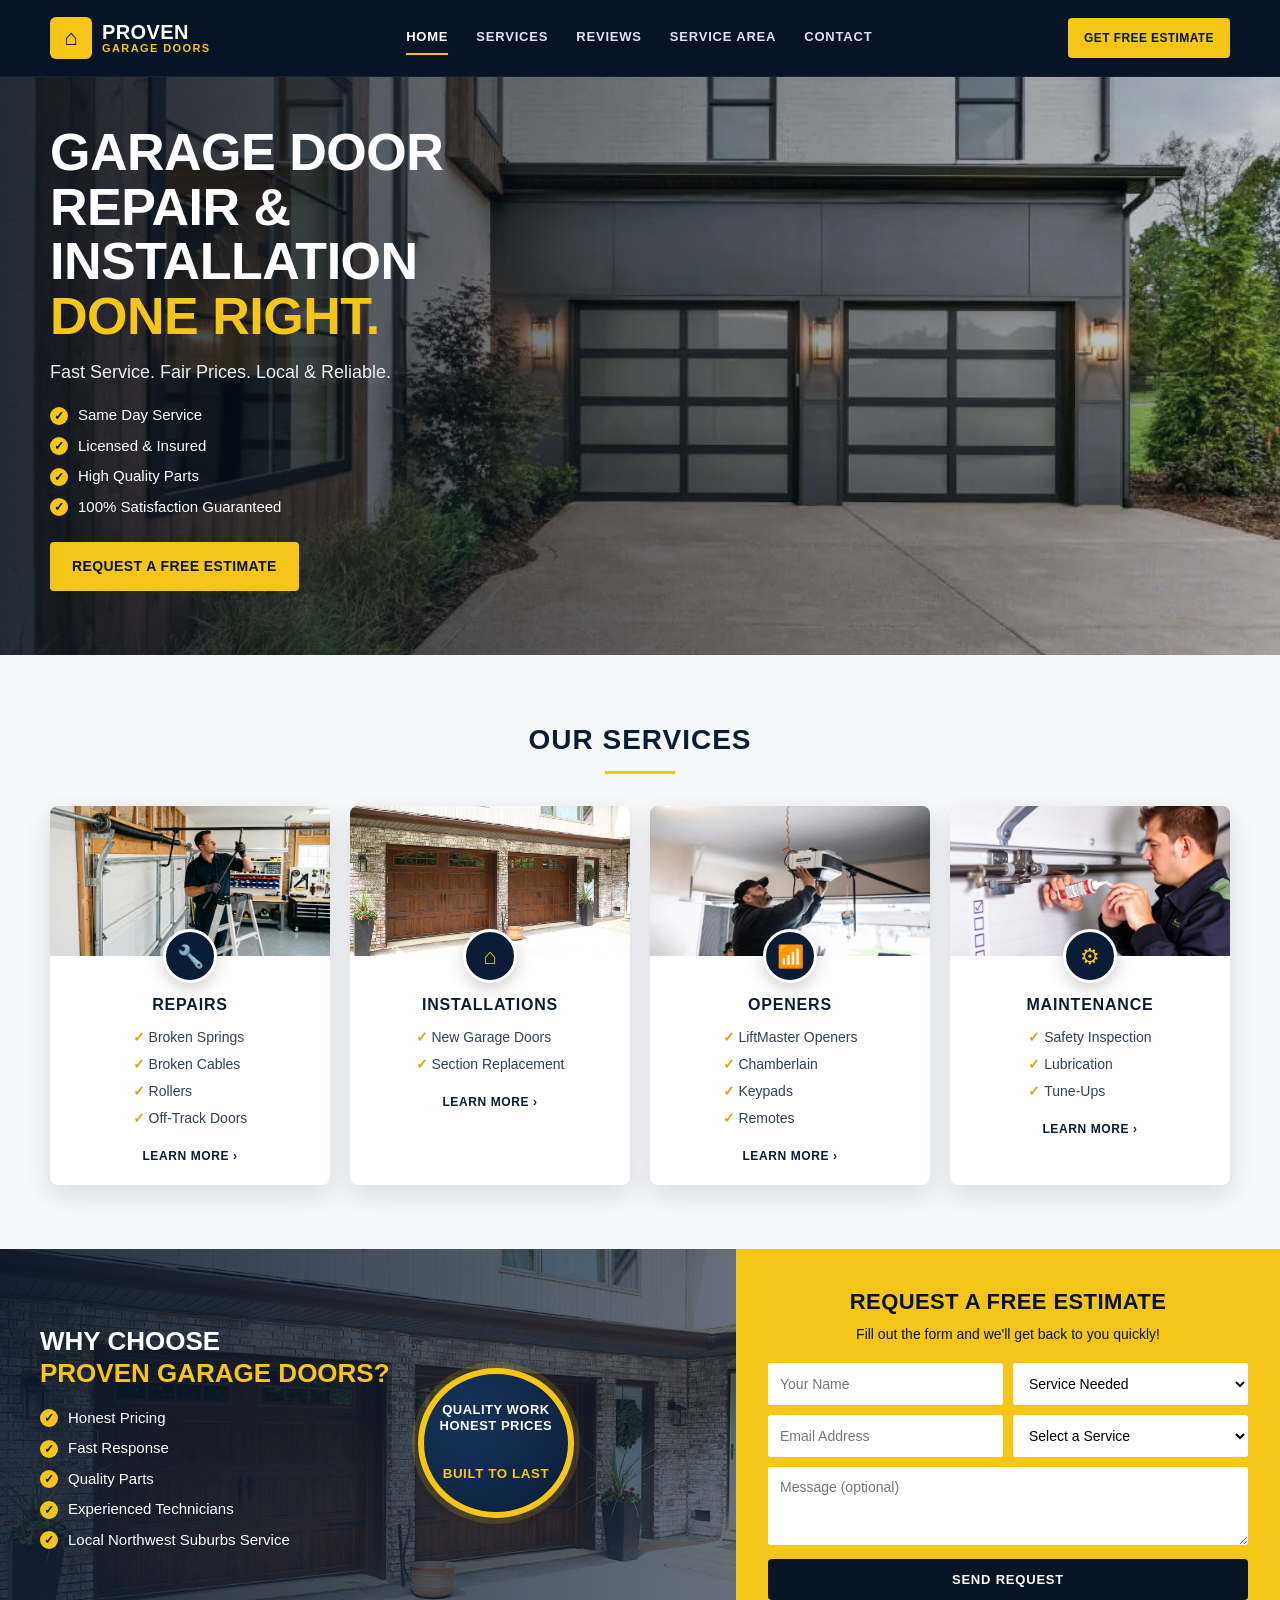
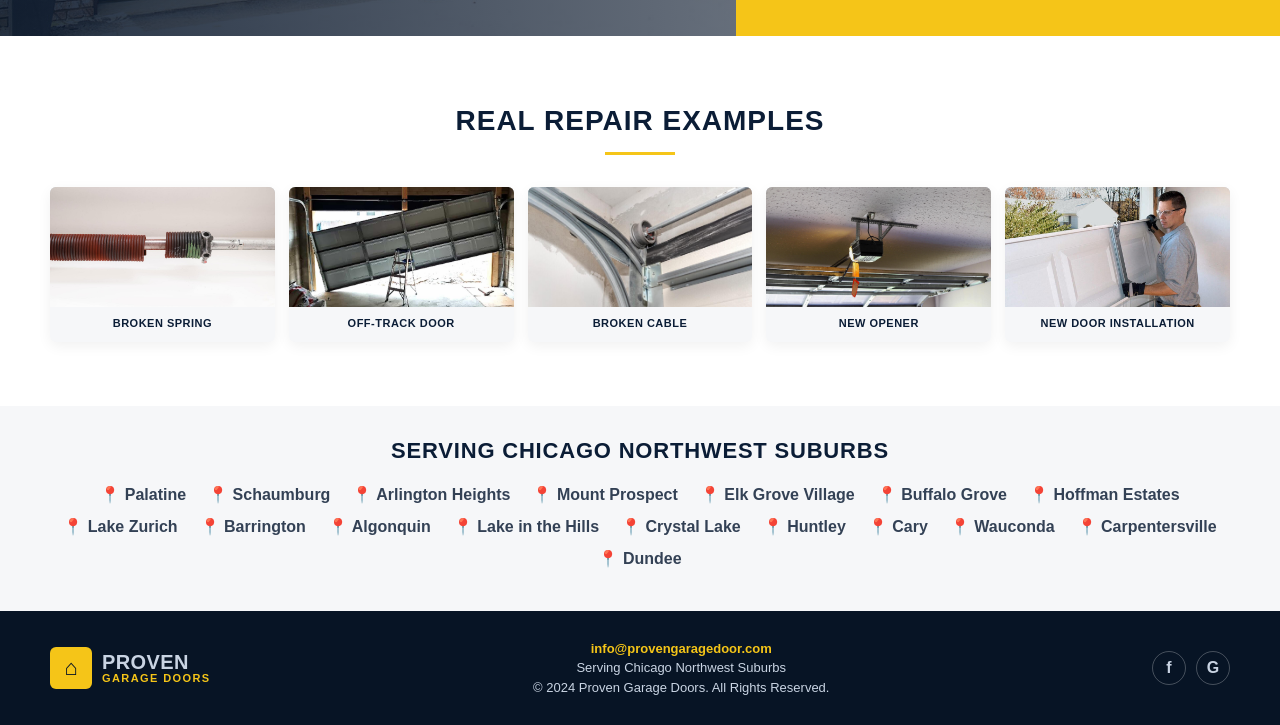
==== commit b3981d96: "Add files via upload" ====
--- a/index.html
+++ b/index.html
@@ -51,28 +51,6 @@
           <li><span class="check">✓</span> 100% Satisfaction Guaranteed</li>
         </ul>
         <a class="btn btn-hero" href="#contact">REQUEST A FREE ESTIMATE</a>
-      </div>
-    </div>
-  </section>
-
-  <!-- TRUST BAR -->
-  <section class="trust">
-    <div class="container trust-inner">
-      <div class="trust-item">
-        <span class="trust-icon">⏱</span>
-        SAME DAY<br>SERVICE
-      </div>
-      <div class="trust-item">
-        <span class="trust-icon">🛡</span>
-        LICENSED &<br>INSURED
-      </div>
-      <div class="trust-item">
-        <span class="trust-icon">⚙</span>
-        HIGH QUALITY<br>PARTS
-      </div>
-      <div class="trust-item">
-        <span class="trust-icon">👍</span>
-        100% SATISFACTION<br>GUARANTEED
       </div>
     </div>
   </section>
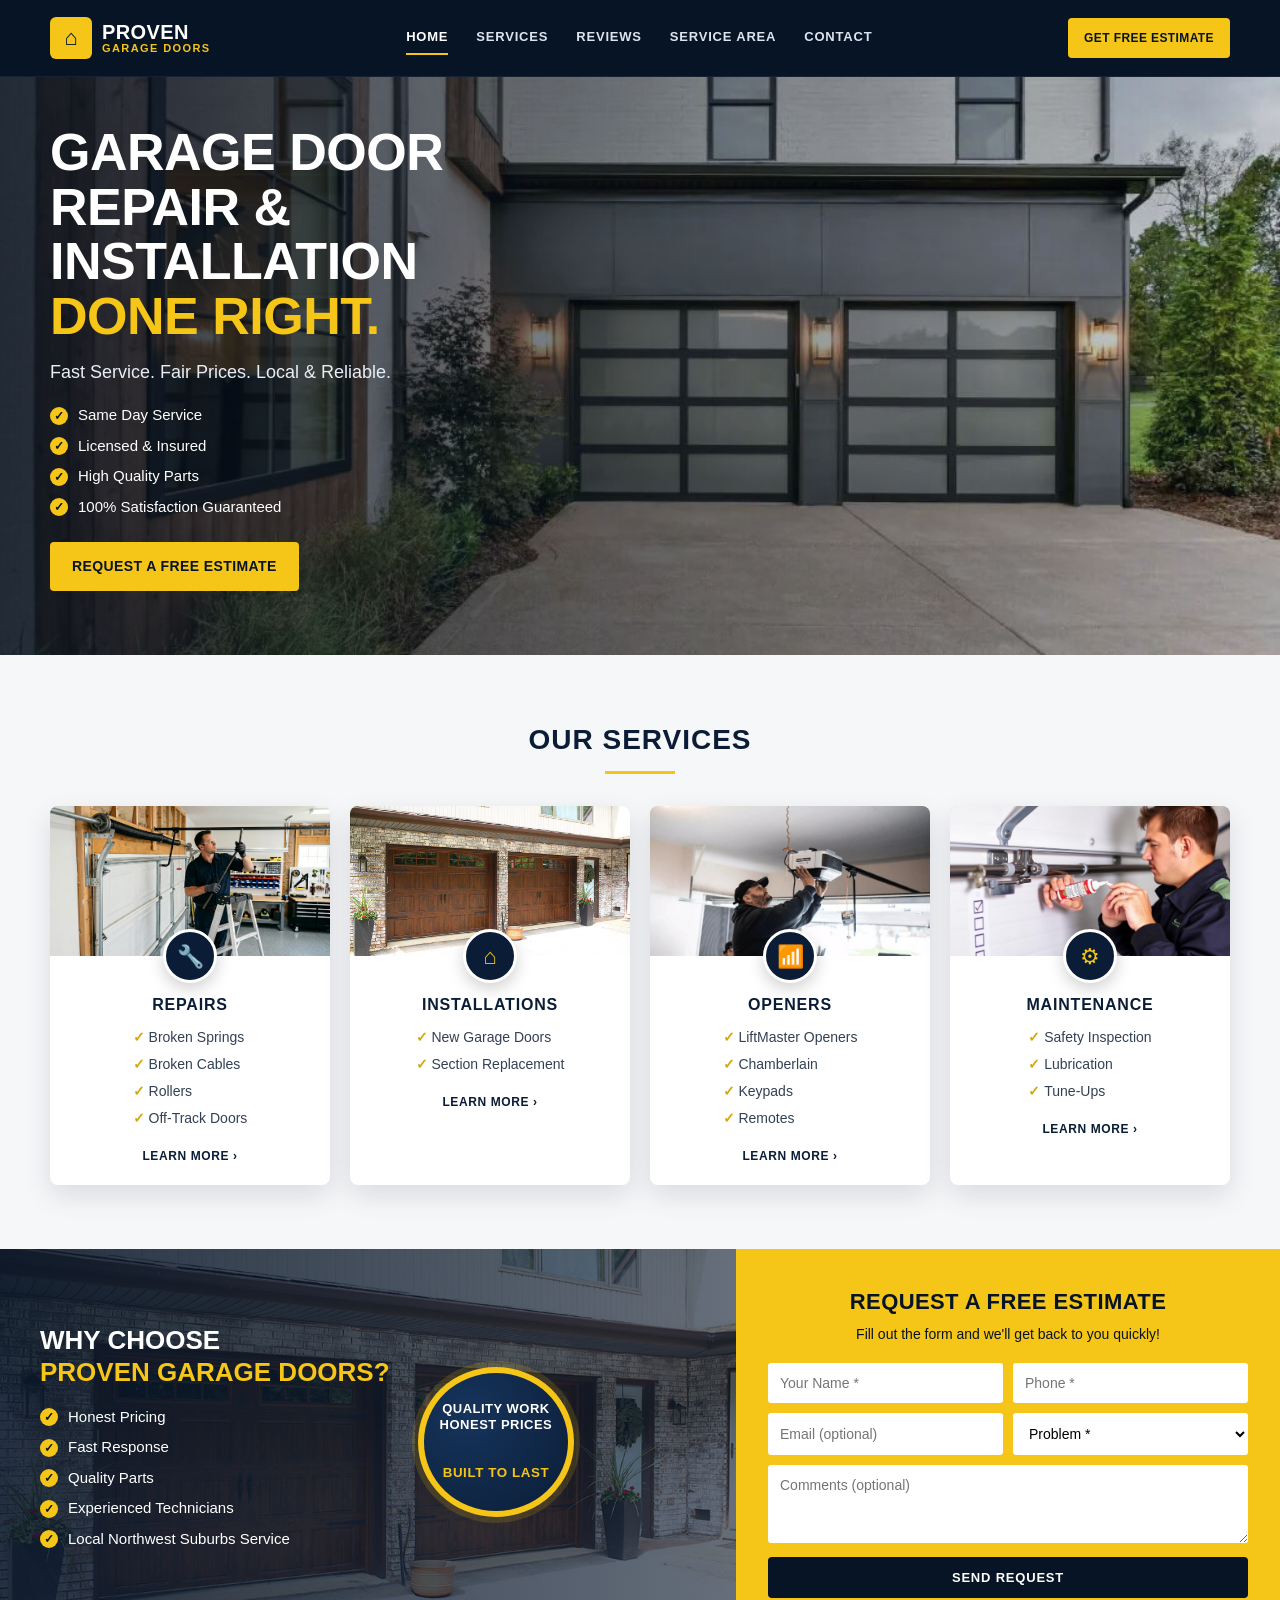
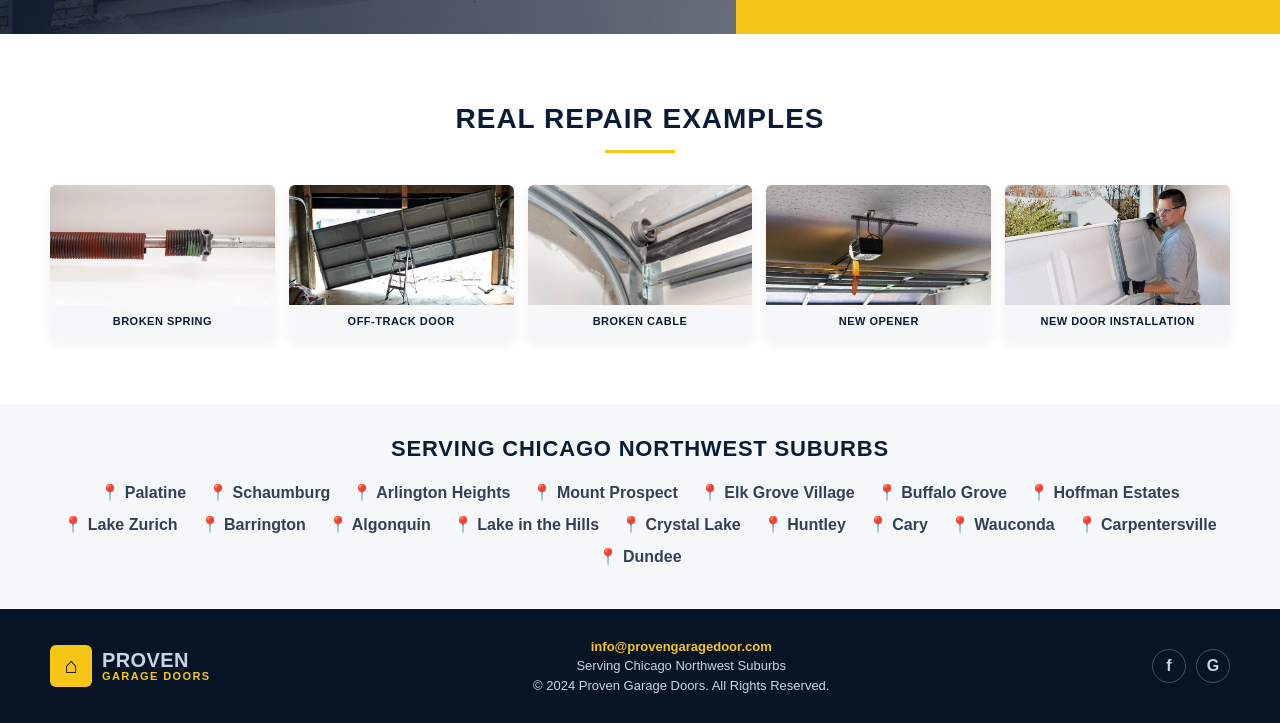
==== commit 390682ea: "Add files via upload" ====
--- a/index.html
+++ b/index.html
@@ -146,23 +146,18 @@
       <p>Fill out the form and we'll get back to you quickly!</p>
       <form action="#" method="POST">
         <div class="form-grid">
-          <input type="text" name="name" placeholder="Your Name" required>
-          <select name="service" required>
-            <option value="">Service Needed</option>
-            <option>Repair</option>
-            <option>Installation</option>
-            <option>Opener</option>
-            <option>Maintenance</option>
+          <input type="text" name="name" placeholder="Your Name *" autocomplete="name" required>
+          <input type="tel" name="phone" placeholder="Phone *" autocomplete="tel" inputmode="tel" required>
+          <input type="email" name="email" placeholder="Email (optional)" autocomplete="email">
+          <select name="problem" required>
+            <option value="" disabled selected>Problem *</option>
+            <option value="door-wont-open">Door won’t open</option>
+            <option value="broken-spring">Broken spring</option>
+            <option value="damaged-door">Damaged door</option>
+            <option value="broken-cable">Broken cable</option>
+            <option value="motor-not-working">Motor / opener not working</option>
           </select>
-          <input type="email" name="email" placeholder="Email Address" required>
-          <select name="service2">
-            <option value="">Select a Service</option>
-            <option>Broken Spring</option>
-            <option>New Door</option>
-            <option>Opener Repair</option>
-            <option>Other</option>
-          </select>
-          <textarea class="full" name="message" placeholder="Message (optional)"></textarea>
+          <textarea class="full" name="comments" placeholder="Comments (optional)"></textarea>
           <button class="btn btn-send full" type="submit">SEND REQUEST</button>
         </div>
       </form>
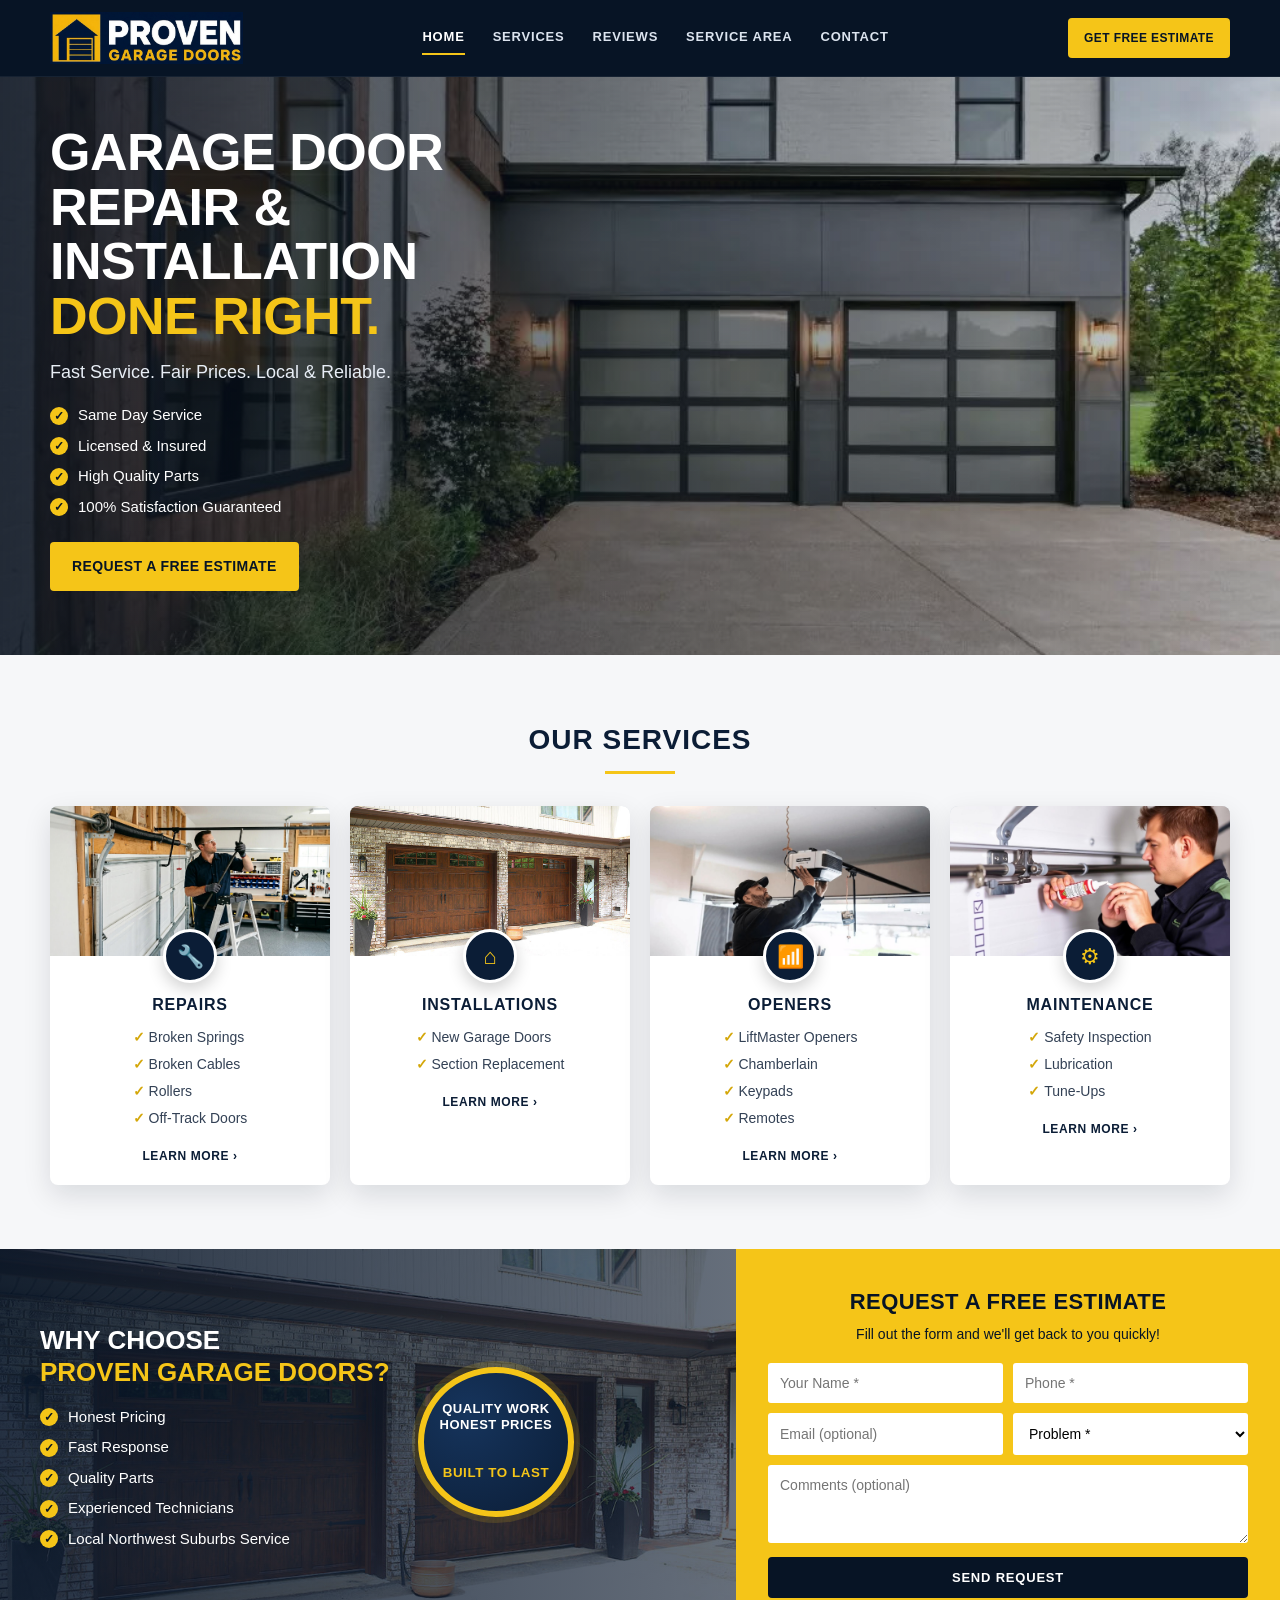
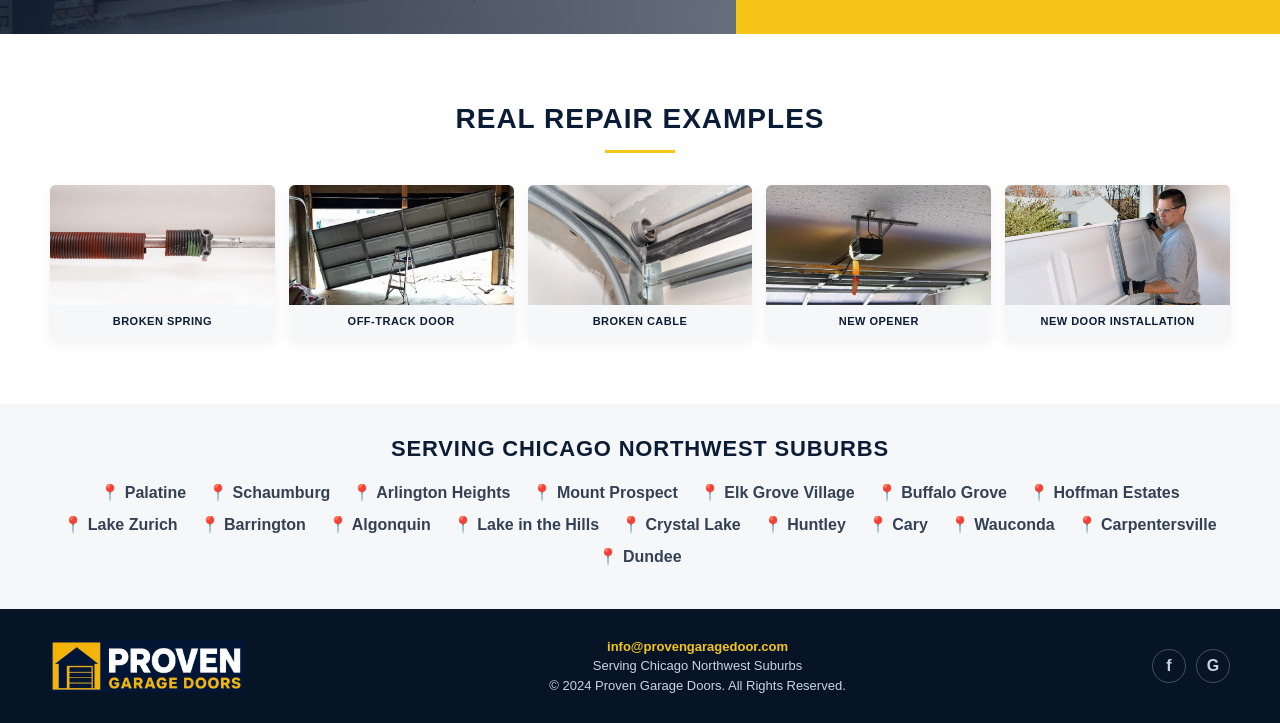
==== commit 93990492: "Add files via upload" ====
--- a/index.html
+++ b/index.html
@@ -14,11 +14,7 @@
   <header class="header">
     <div class="container header-inner">
       <a class="logo" href="index.html">
-        <div class="logo-mark">⌂</div>
-        <div class="logo-text">
-          <strong>PROVEN</strong>
-          <span>GARAGE DOORS</span>
-        </div>
+        <img src="logo.jpg" alt="Proven Garage Doors" style="height:52px;width:auto;display:block;">
       </a>
 
       <nav class="nav" id="nav">
@@ -223,11 +219,7 @@
   <footer class="footer">
     <div class="container footer-inner">
       <a class="logo" href="index.html">
-        <div class="logo-mark">⌂</div>
-        <div class="logo-text">
-          <strong>PROVEN</strong>
-          <span>GARAGE DOORS</span>
-        </div>
+        <img src="logo.jpg" alt="Proven Garage Doors" style="height:52px;width:auto;display:block;">
       </a>
       <div class="footer-copy">
         <a href="mailto:info@provengaragedoor.com">info@provengaragedoor.com</a><br>
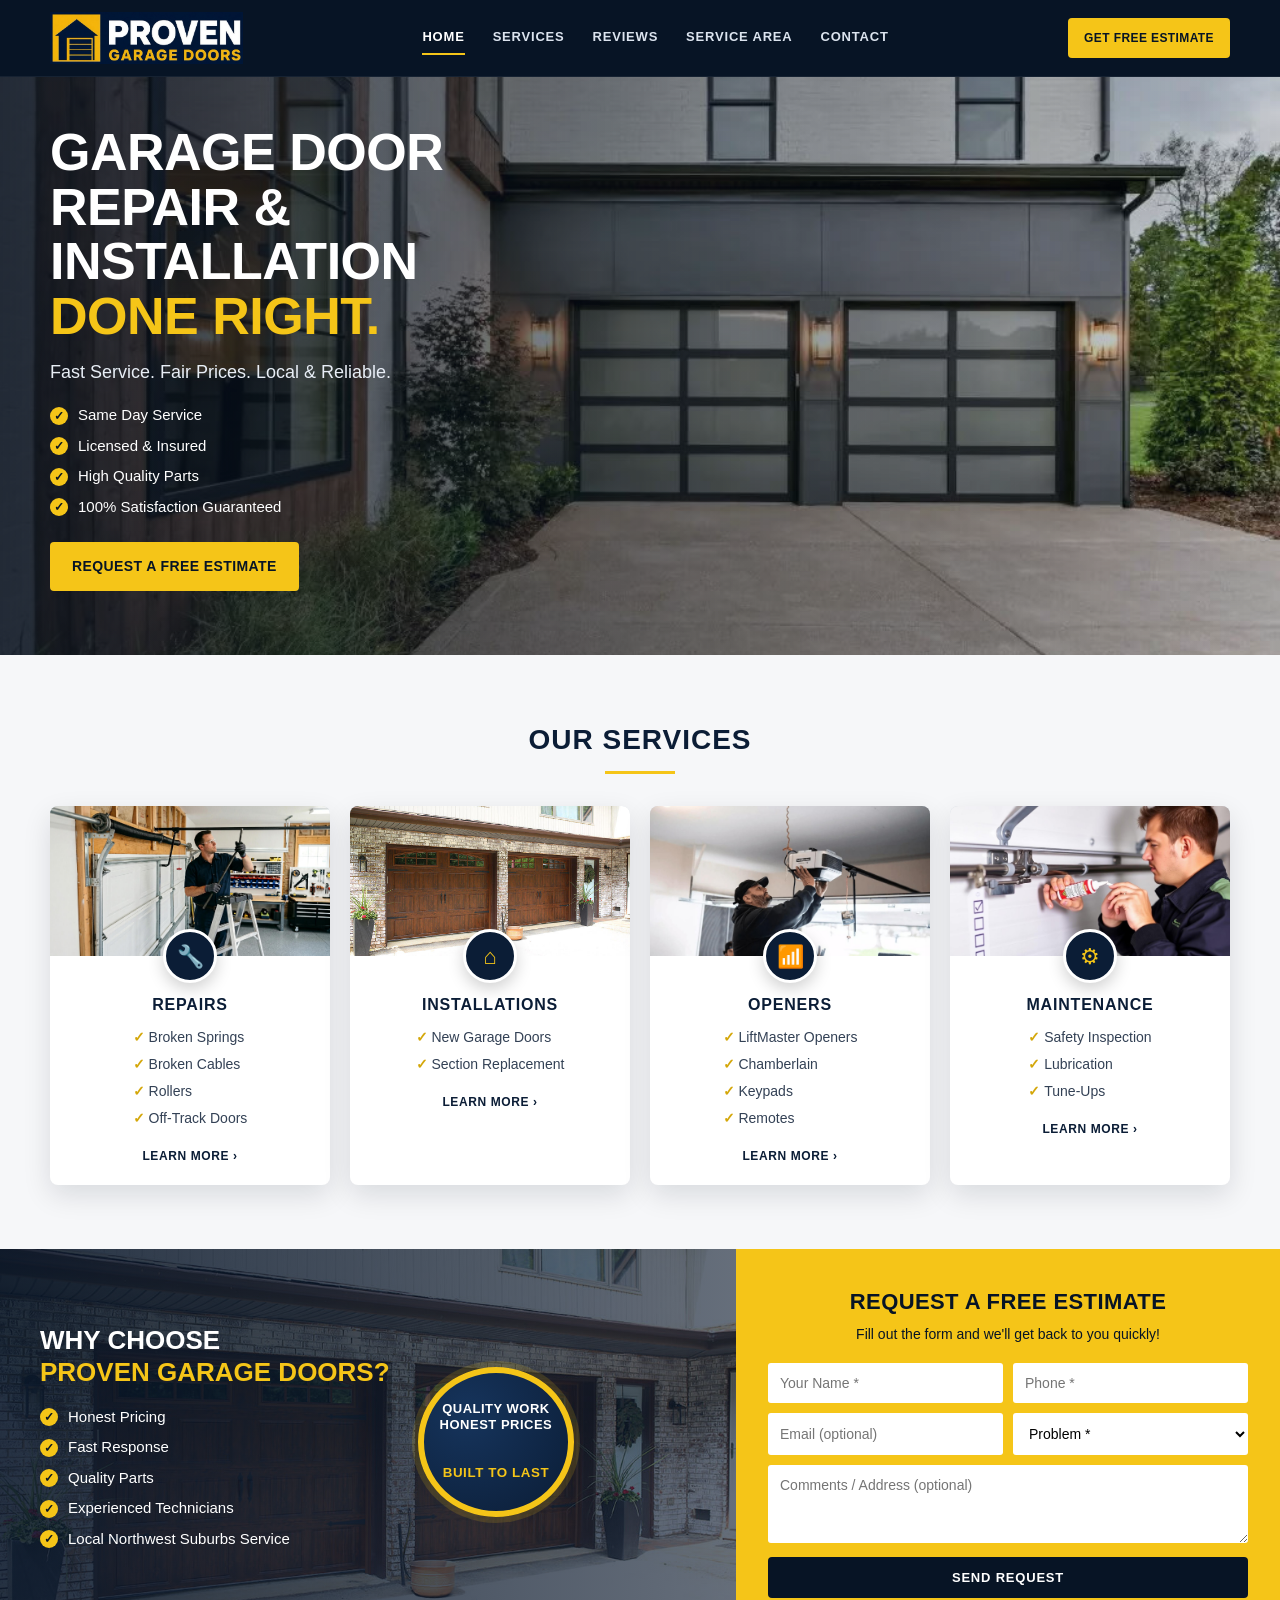
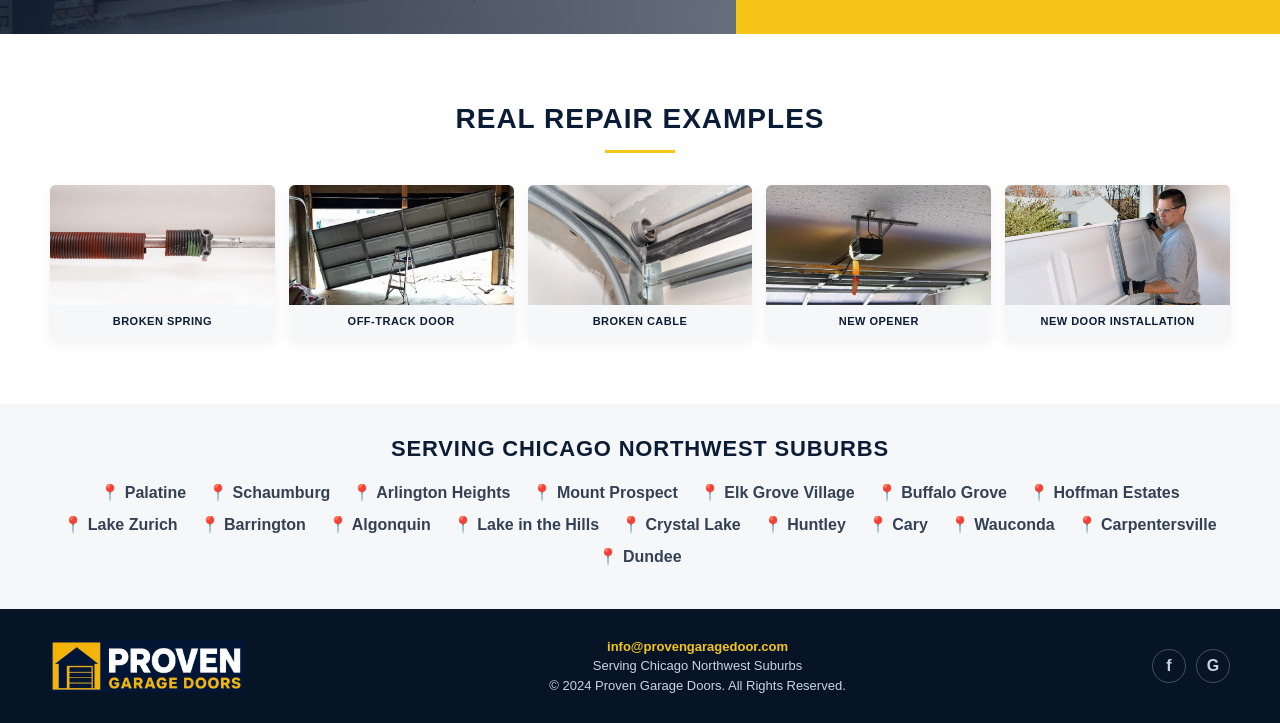
==== commit 2fc58d1e: "Add files via upload" ====
--- a/index.html
+++ b/index.html
@@ -140,22 +140,27 @@
     <div class="estimate">
       <h2>REQUEST A FREE ESTIMATE</h2>
       <p>Fill out the form and we'll get back to you quickly!</p>
-      <form action="#" method="POST">
+      <form id="estimateForm" action="https://api.web3forms.com/submit" method="POST">
+        <input type="hidden" name="access_key" value="a14c31a3-d372-4066-a594-c4b5799fc153">
+        <input type="hidden" name="subject" value="New estimate request — Proven Garage Doors">
+        <input type="hidden" name="from_name" value="Proven Garage Doors Website">
+        <input type="checkbox" name="botcheck" tabindex="-1" autocomplete="off" style="display:none">
         <div class="form-grid">
           <input type="text" name="name" placeholder="Your Name *" autocomplete="name" required>
           <input type="tel" name="phone" placeholder="Phone *" autocomplete="tel" inputmode="tel" required>
           <input type="email" name="email" placeholder="Email (optional)" autocomplete="email">
           <select name="problem" required>
             <option value="" disabled selected>Problem *</option>
-            <option value="door-wont-open">Door won’t open</option>
-            <option value="broken-spring">Broken spring</option>
-            <option value="damaged-door">Damaged door</option>
-            <option value="broken-cable">Broken cable</option>
-            <option value="motor-not-working">Motor / opener not working</option>
+            <option value="Door won’t open">Door won’t open</option>
+            <option value="Broken spring">Broken spring</option>
+            <option value="Damaged door">Damaged door</option>
+            <option value="Broken cable">Broken cable</option>
+            <option value="Motor / opener not working">Motor / opener not working</option>
           </select>
-          <textarea class="full" name="comments" placeholder="Comments (optional)"></textarea>
+          <textarea class="full" name="comments_address" placeholder="Comments / Address (optional)" rows="3"></textarea>
           <button class="btn btn-send full" type="submit">SEND REQUEST</button>
         </div>
+        <p id="formStatus" style="display:none;margin-top:14px;font-weight:700;"></p>
       </form>
     </div>
   </section>
@@ -239,6 +244,39 @@
     if (toggle && nav) {
       toggle.addEventListener('click', () => nav.classList.toggle('open'));
     }
+
+    const form = document.getElementById('estimateForm');
+    const statusEl = document.getElementById('formStatus');
+    if (form && statusEl) {
+      form.addEventListener('submit', async (e) => {
+        e.preventDefault();
+        const btn = form.querySelector('button[type="submit"]');
+        btn.disabled = true;
+        statusEl.style.display = 'block';
+        statusEl.style.color = '#0b1d36';
+        statusEl.textContent = 'Sending…';
+        try {
+          const res = await fetch('https://api.web3forms.com/submit', {
+            method: 'POST',
+            body: new FormData(form)
+          });
+          const data = await res.json();
+          if (data.success) {
+            form.reset();
+            statusEl.style.color = '#0b1d36';
+            statusEl.textContent = 'Thank you. We received your request and will call you shortly.';
+          } else {
+            statusEl.style.color = '#7a1f1f';
+            statusEl.textContent = data.message || 'Could not send. Please call or email us.';
+          }
+        } catch (err) {
+          statusEl.style.color = '#7a1f1f';
+          statusEl.textContent = 'Network error. Please try again or email info@provengaragedoor.com';
+        } finally {
+          btn.disabled = false;
+        }
+      });
+    }
   </script>
 </body>
 </html>
